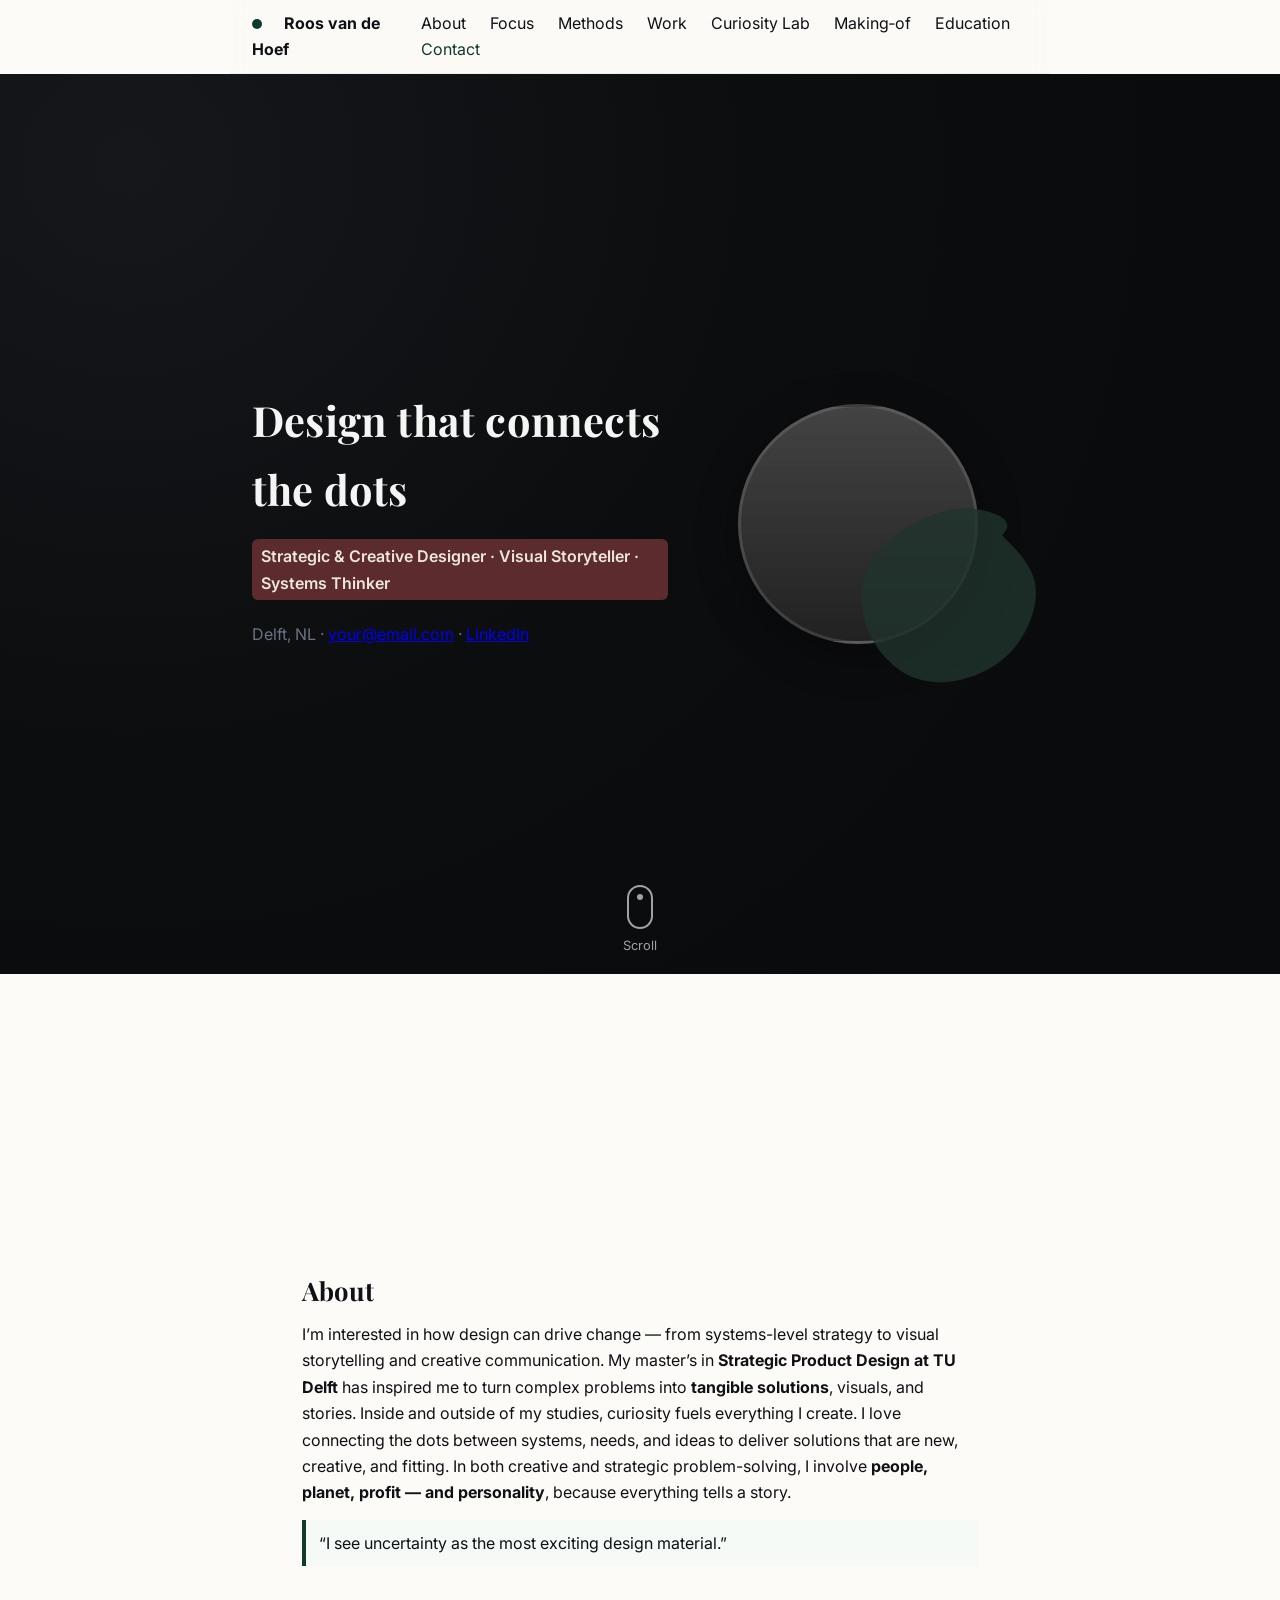
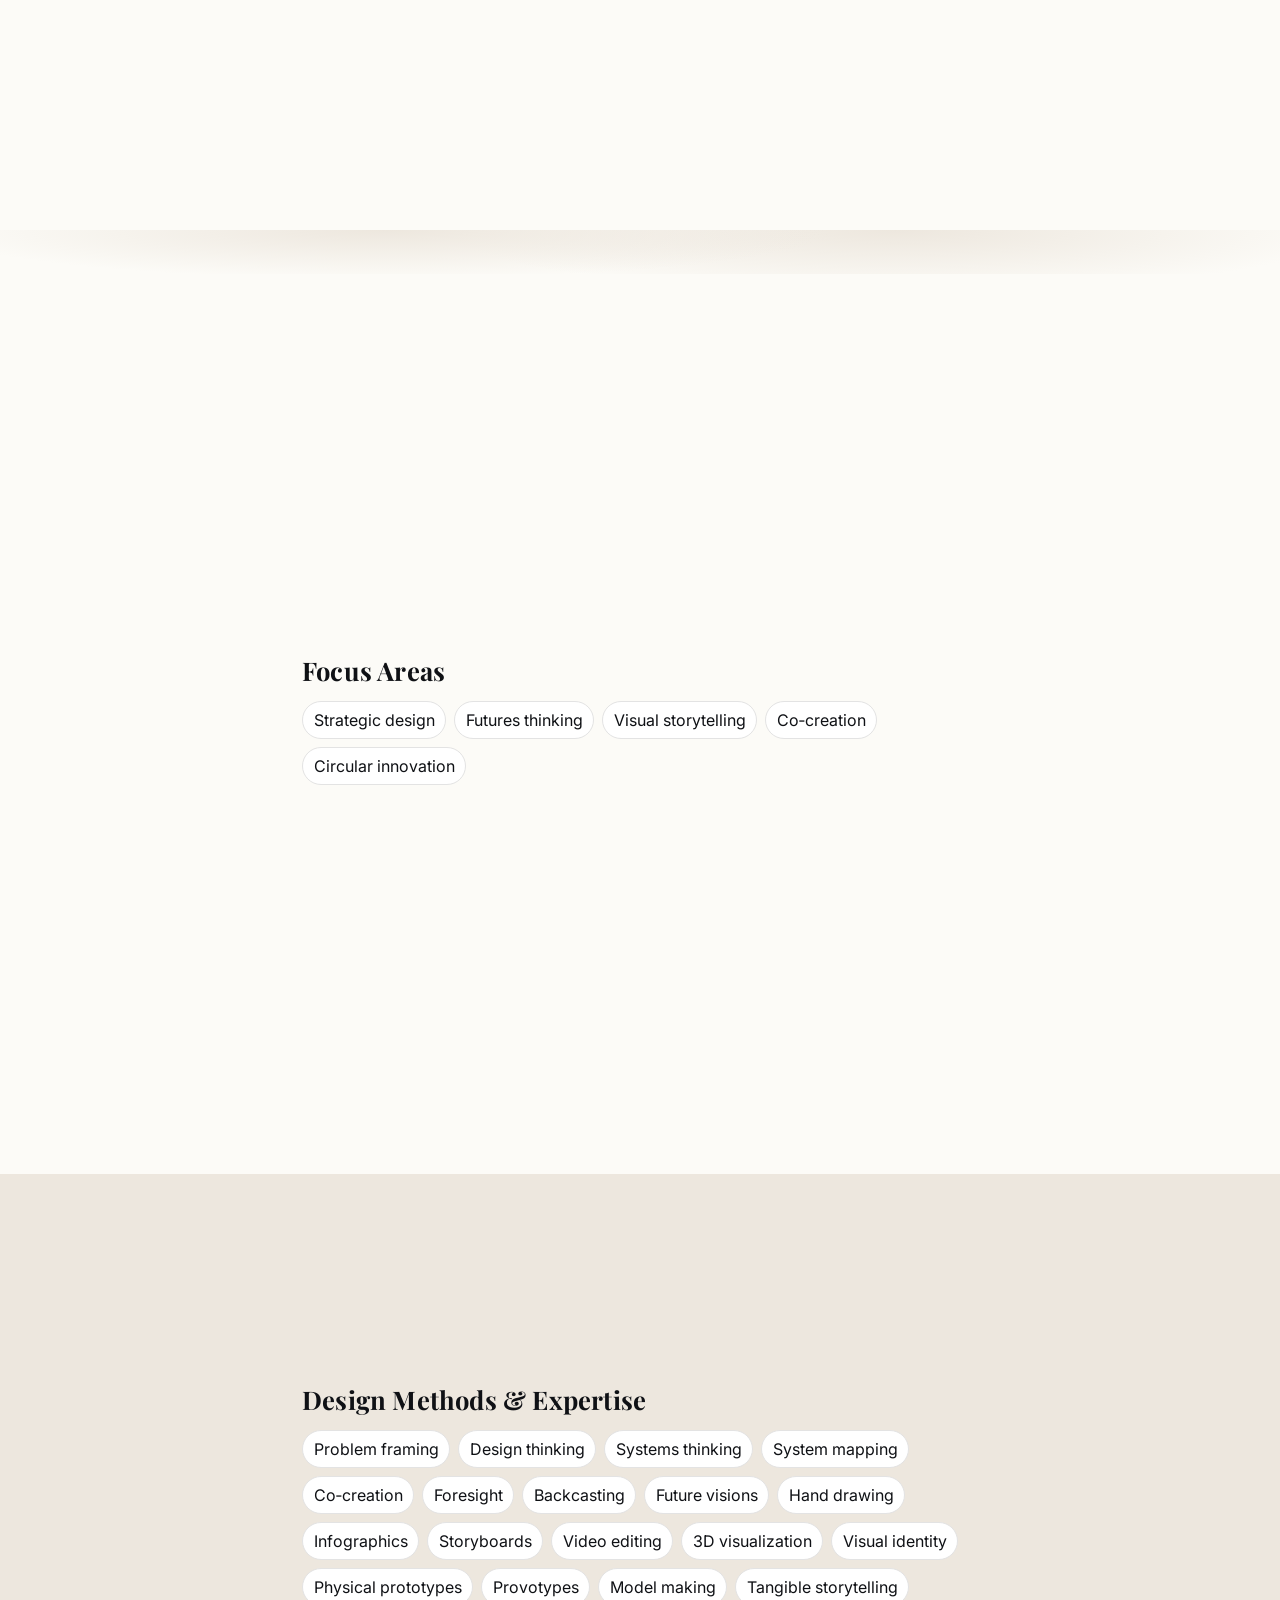
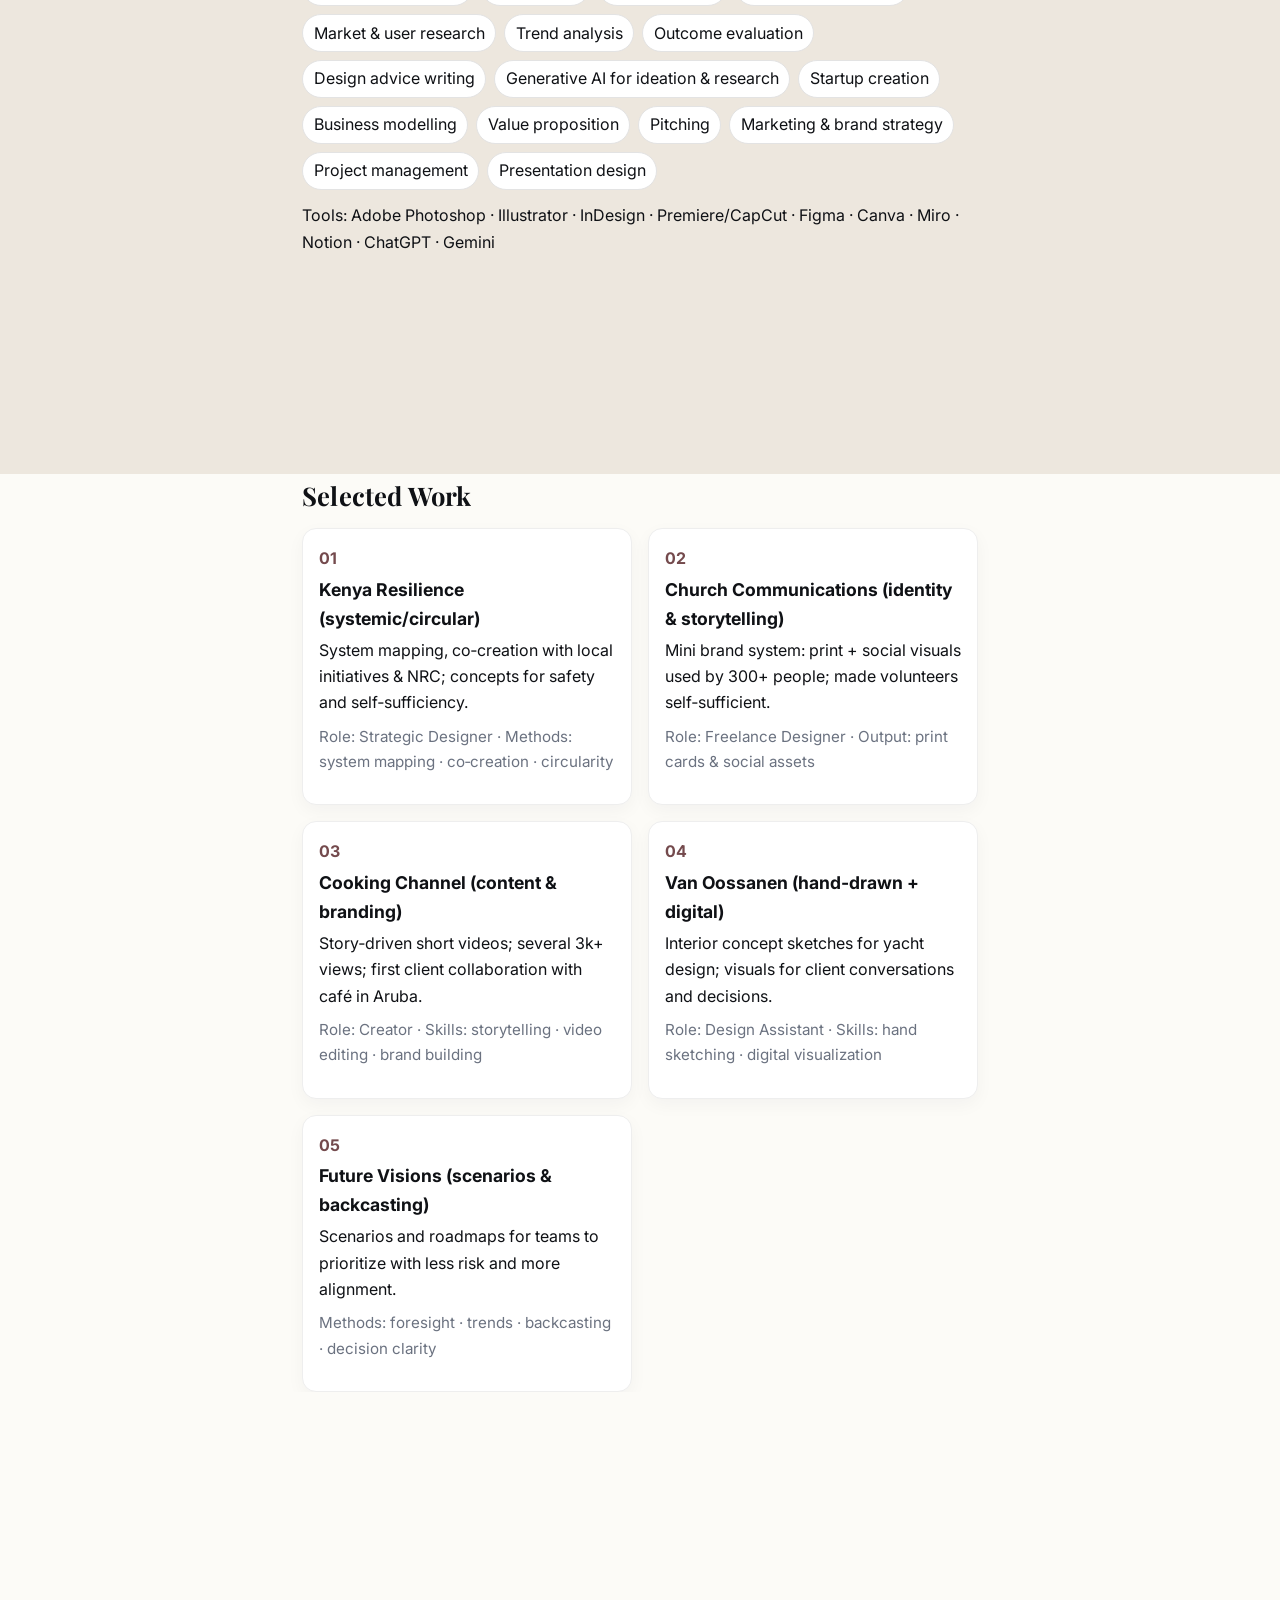
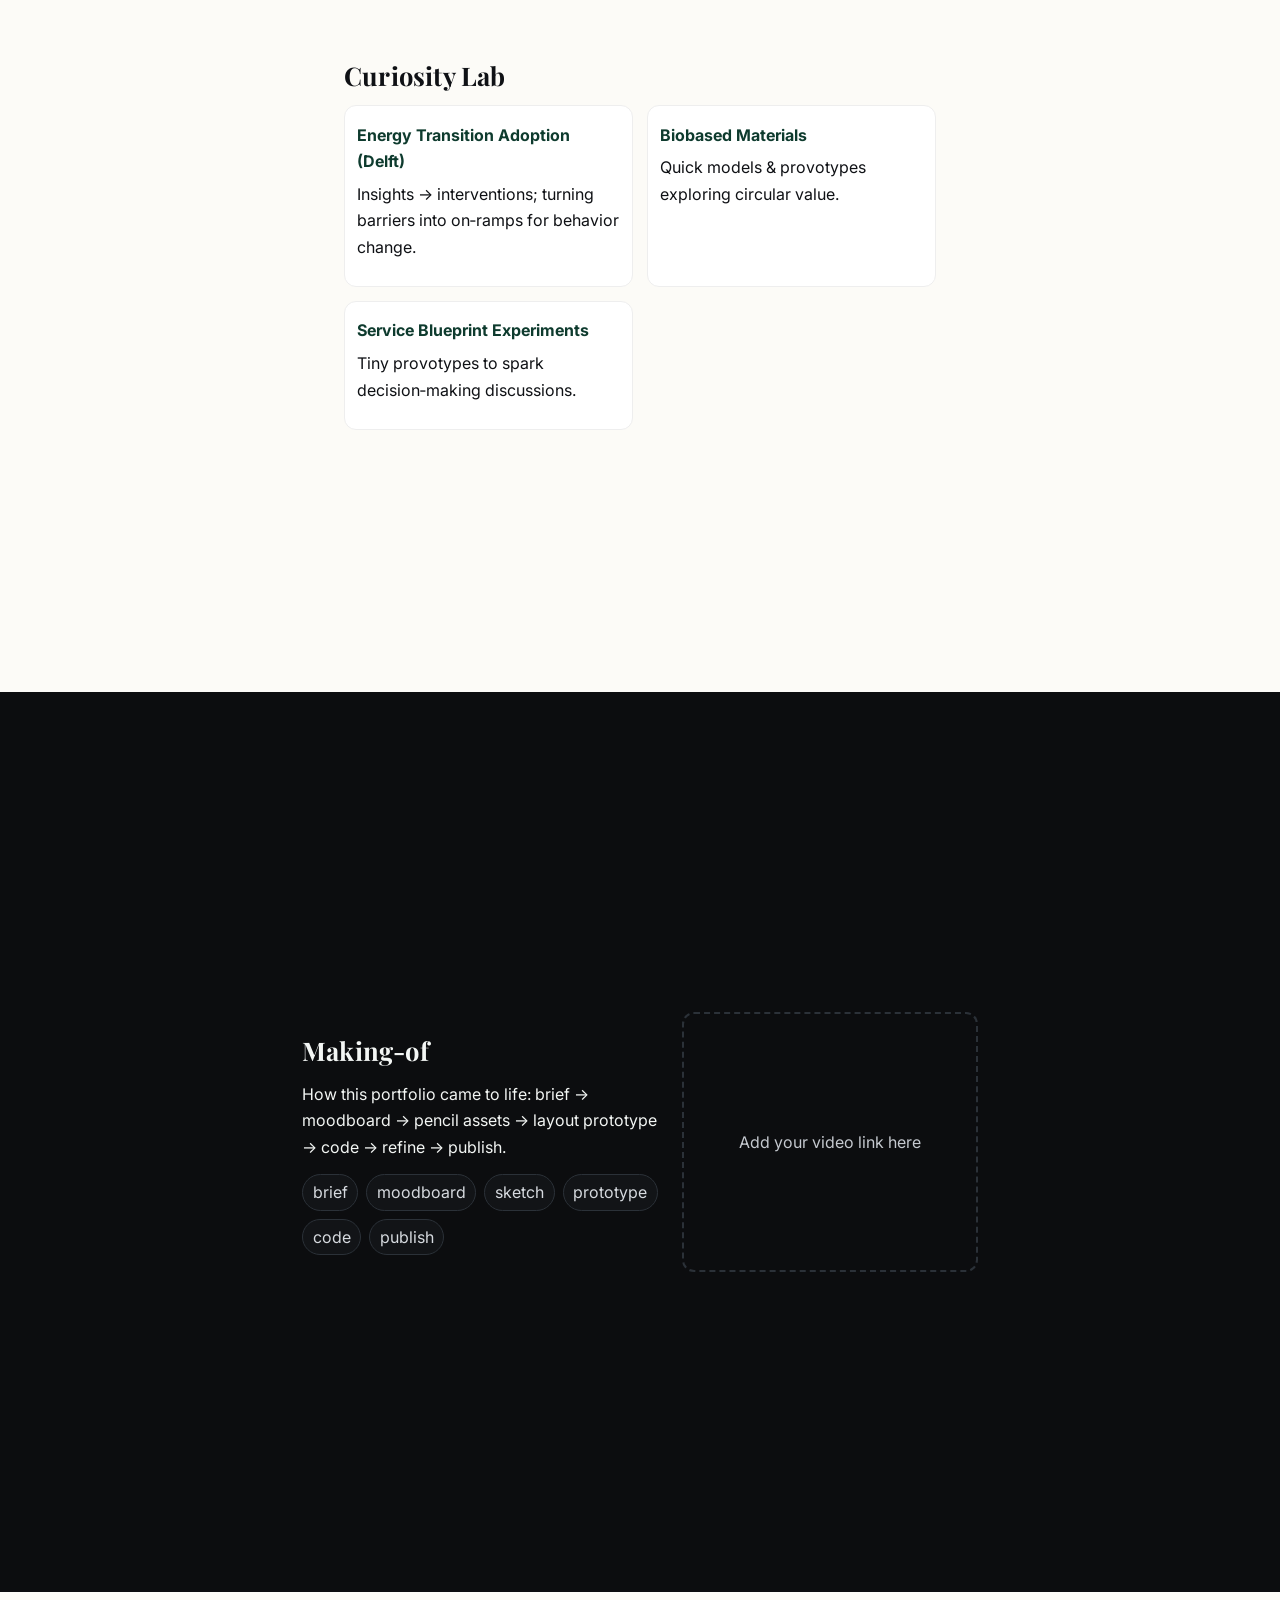
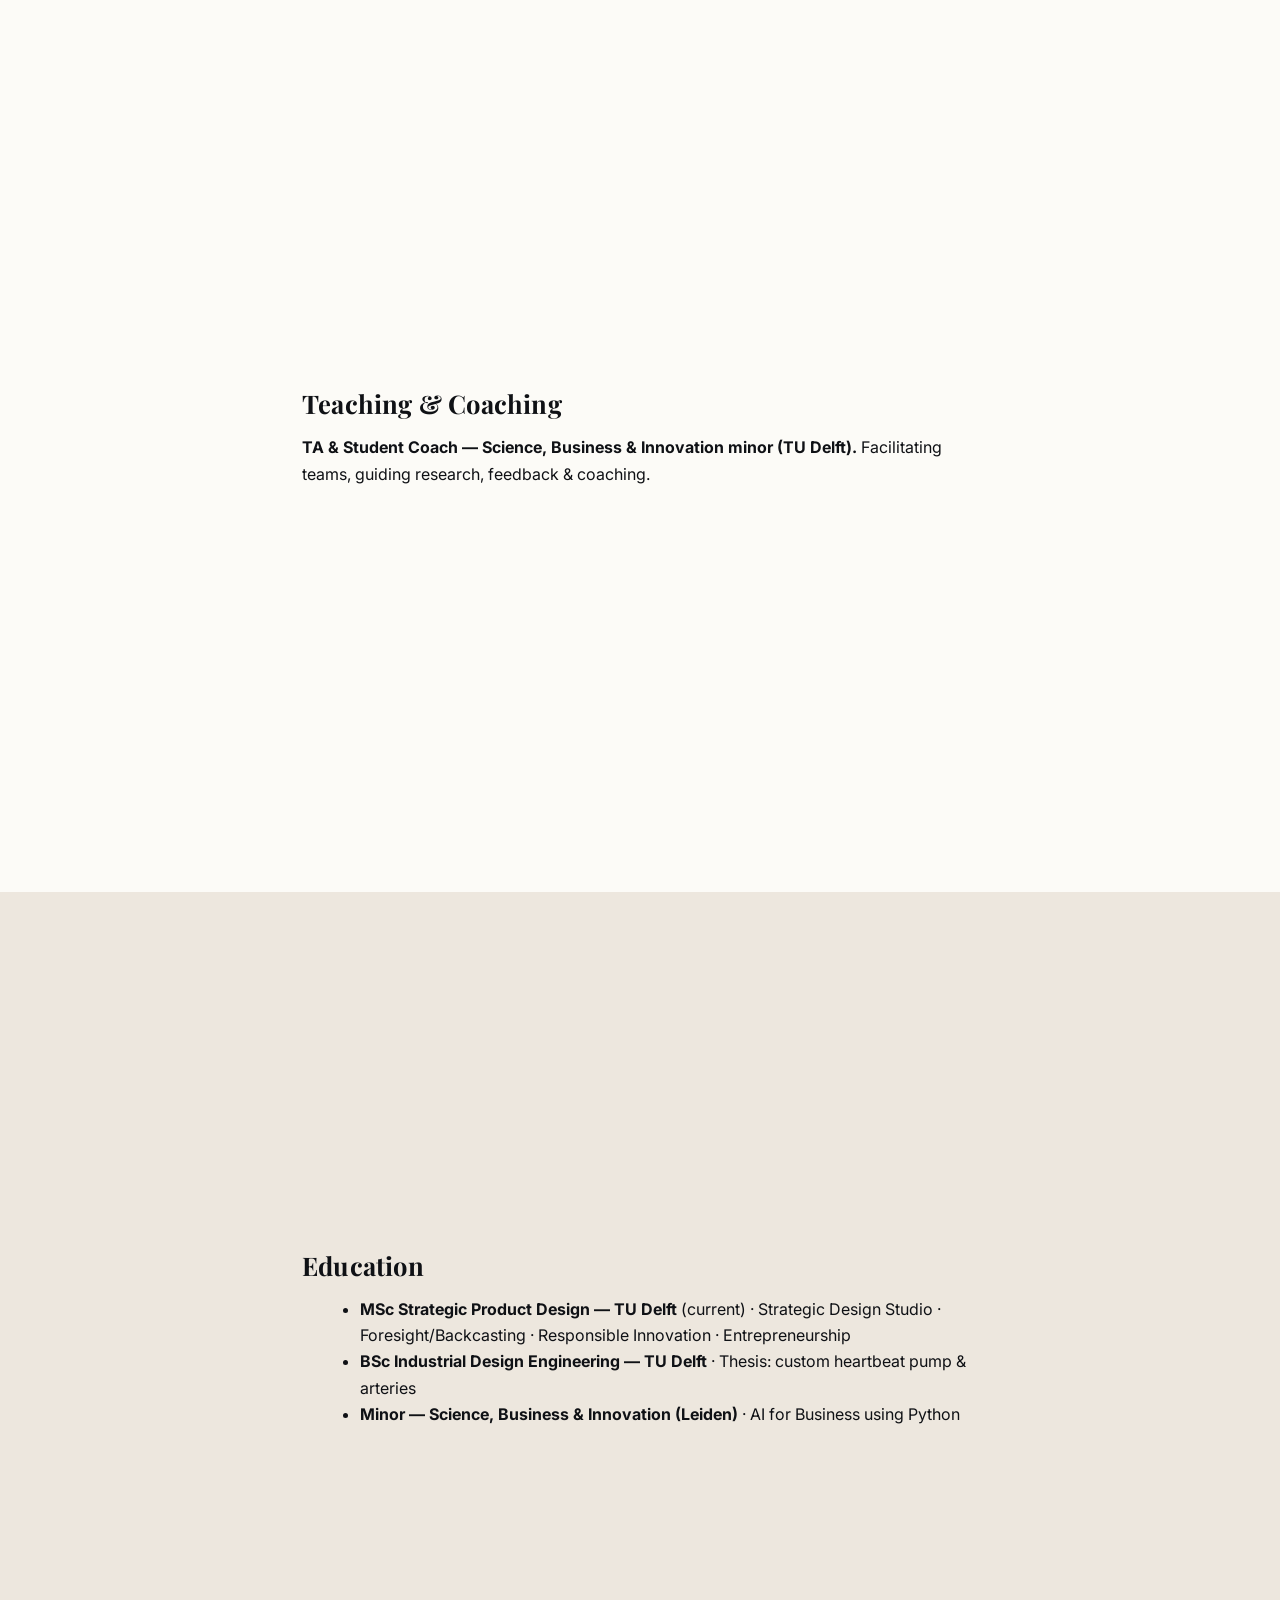
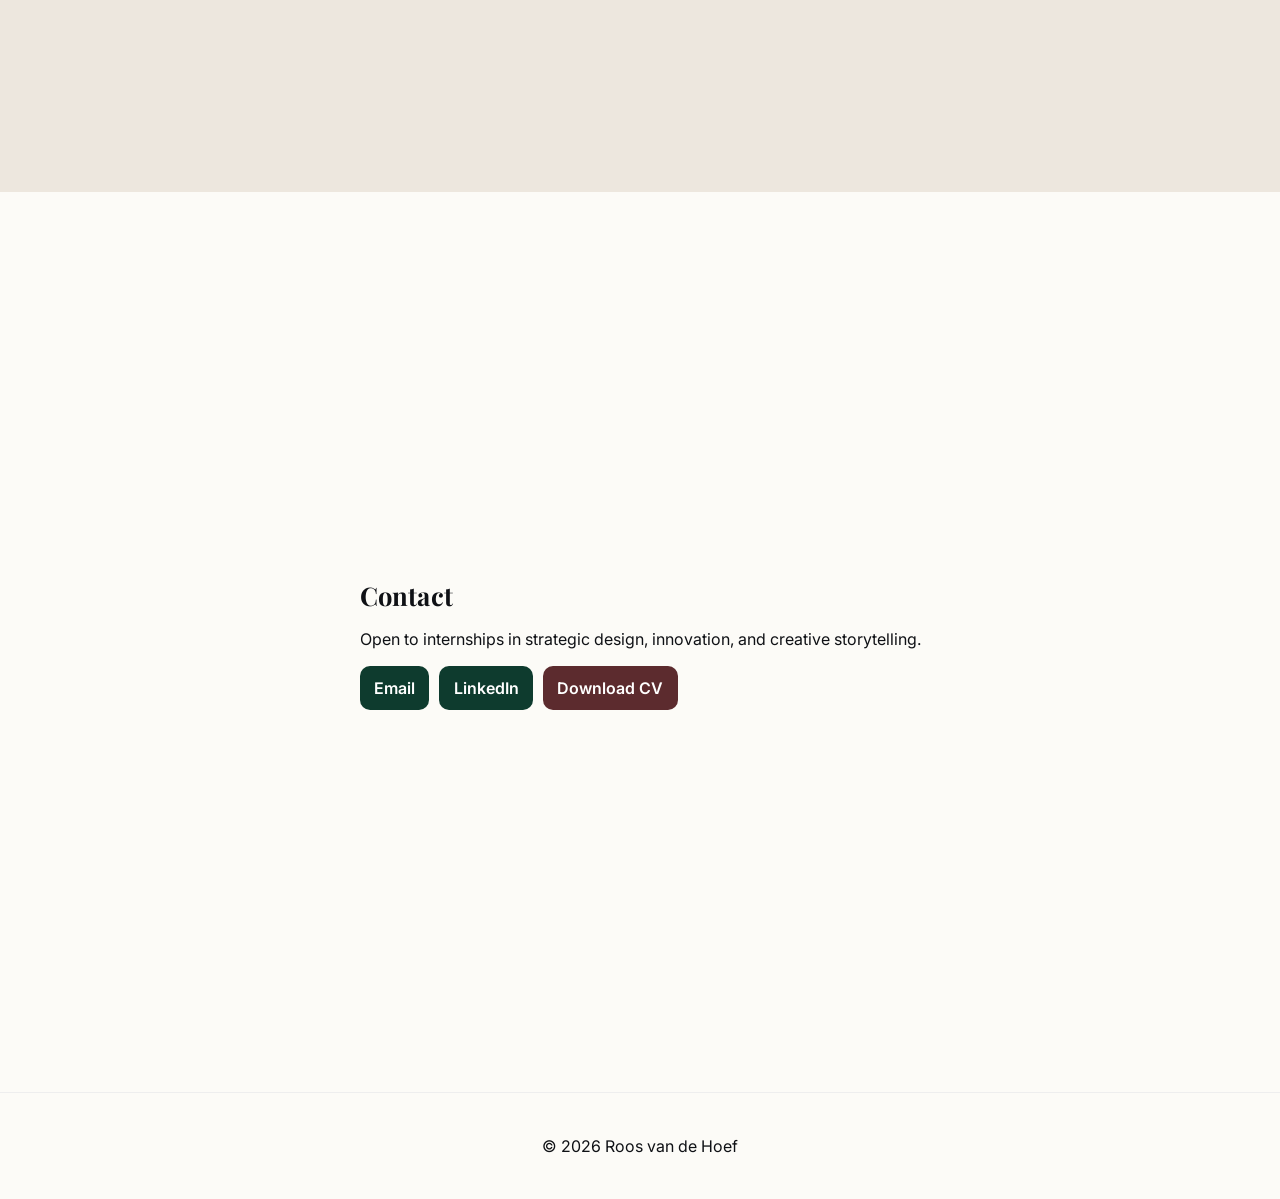
==== index.html @ 7659163e "Add files via upload" ====
<!doctype html>
<html lang="en">
<head>
  <meta charset="utf-8">
  <meta name="viewport" content="width=device-width, initial-scale=1">
  <title>Roos van de Hoef — Strategic & Creative Designer</title>
  <meta name="description" content="Portfolio of Roos van de Hoef — Strategic & Creative Designer, Visual Storyteller, Systems Thinker.">
  <link rel="preconnect" href="https://fonts.gstatic.com" crossorigin>
  <link href="https://fonts.googleapis.com/css2?family=Inter:wght@400;600;700&family=Playfair+Display:wght@600&display=swap" rel="stylesheet">
  <link rel="stylesheet" href="styles.css">
</head>
<body>
  <header class="site-nav wrap">
    <div class="brand">
      <span class="logo-dot" aria-hidden="true"></span>
      <a href="#hero">Roos van de Hoef</a>
    </div>
    <nav>
      <a href="#about">About</a>
      <a href="#focus">Focus</a>
      <a href="#methods">Methods</a>
      <a href="#work">Work</a>
      <a href="#lab">Curiosity Lab</a>
      <a href="#making">Making‑of</a>
      <a href="#education">Education</a>
      <a href="#contact" class="cta">Contact</a>
    </nav>
  </header>

  <main class="scroll-container">
    <section id="hero" class="section hero snap">
      <div class="wrap hero-grid">
        <div class="hero-copy">
          <h1 class="hero-title">Design that connects the dots</h1>
          <p class="tagline">Strategic & Creative Designer · Visual Storyteller · Systems Thinker</p>
          <p class="meta">Delft, NL · <a href="mailto:your@email.com">your@email.com</a> · 
            <a href="https://linkedin.com/in/roosvandehoef" target="_blank" rel="noopener">LinkedIn</a>
          </p>
        </div>
        <div class="hero-media">
          <div class="portrait" aria-label="Portrait placeholder"></div>
          <svg class="blob" viewBox="0 0 600 600" xmlns="http://www.w3.org/2000/svg" aria-hidden="true">
            <g transform="translate(300,300)">
              <path d="M120,-160C160,-120,200,-80,210,-30C220,20,200,80,170,125C140,170,100,200,50,220C0,240,-60,250,-115,230C-170,210,-220,160,-245,100C-270,40,-270,-30,-240,-85C-210,-140,-150,-180,-95,-205C-40,-230,10,-240,60,-230C110,-220,160,-200,120,-160Z" fill="currentColor"/>
            </g>
          </svg>
        </div>
      </div>
      <div class="scroll-hint">
        <svg width="26" height="44" viewBox="0 0 26 44" aria-hidden="true">
          <rect x="1" y="1" width="24" height="42" rx="12" ry="12" fill="none" stroke="currentColor" stroke-width="2"/>
          <circle class="dot" cx="13" cy="12" r="3" fill="currentColor"/>
        </svg>
        <span>Scroll</span>
      </div>
    </section>

    <section id="about" class="section light snap">
      <div class="wrap narrow">
        <h2>About</h2>
        <p>I’m interested in how design can drive change — from systems-level strategy to visual storytelling and creative communication.
        My master’s in <strong>Strategic Product Design at TU Delft</strong> has inspired me to turn complex problems into <strong>tangible solutions</strong>, visuals, and stories.
        Inside and outside of my studies, curiosity fuels everything I create. I love connecting the dots between systems, needs, and ideas to deliver solutions that are new, creative, and fitting.
        In both creative and strategic problem-solving, I involve <strong>people, planet, profit — and personality</strong>, because everything tells a story.</p>
        <blockquote>“I see uncertainty as the most exciting design material.”</blockquote>
      </div>
      <div class="divider-blob" aria-hidden="true"></div>
    </section>

    <section id="focus" class="section light snap">
      <div class="wrap narrow">
        <h2>Focus Areas</h2>
        <ul class="pill">
          <li>Strategic design</li>
          <li>Futures thinking</li>
          <li>Visual storytelling</li>
          <li>Co‑creation</li>
          <li>Circular innovation</li>
        </ul>
      </div>
    </section>

    <section id="methods" class="section alt snap">
      <div class="wrap narrow">
        <h2>Design Methods & Expertise</h2>
        <ul class="pill">
          <li>Problem framing</li><li>Design thinking</li><li>Systems thinking</li><li>System mapping</li>
          <li>Co‑creation</li><li>Foresight</li><li>Backcasting</li><li>Future visions</li>
          <li>Hand drawing</li><li>Infographics</li><li>Storyboards</li><li>Video editing</li>
          <li>3D visualization</li><li>Visual identity</li>
          <li>Physical prototypes</li><li>Provotypes</li><li>Model making</li><li>Tangible storytelling</li>
          <li>Market & user research</li><li>Trend analysis</li><li>Outcome evaluation</li>
          <li>Design advice writing</li><li>Generative AI for ideation & research</li>
          <li>Startup creation</li><li>Business modelling</li><li>Value proposition</li><li>Pitching</li>
          <li>Marketing & brand strategy</li><li>Project management</li><li>Presentation design</li>
        </ul>
        <p class="dim tools">Tools: Adobe Photoshop · Illustrator · InDesign · Premiere/CapCut · Figma · Canva · Miro · Notion · ChatGPT · Gemini</p>
      </div>
    </section>

    <section id="work" class="section light snap">
      <div class="wrap narrow">
        <h2>Selected Work</h2>
        <div class="cards">
          <article class="card">
            <span class="num">01</span>
            <h3>Kenya Resilience (systemic/circular)</h3>
            <p class="one">System mapping, co‑creation with local initiatives & NRC; concepts for safety and self‑sufficiency.</p>
            <p class="tags">Role: Strategic Designer · Methods: system mapping · co‑creation · circularity</p>
          </article>
          <article class="card">
            <span class="num">02</span>
            <h3>Church Communications (identity & storytelling)</h3>
            <p class="one">Mini brand system: print + social visuals used by 300+ people; made volunteers self‑sufficient.</p>
            <p class="tags">Role: Freelance Designer · Output: print cards & social assets</p>
          </article>
          <article class="card">
            <span class="num">03</span>
            <h3>Cooking Channel (content & branding)</h3>
            <p class="one">Story‑driven short videos; several 3k+ views; first client collaboration with café in Aruba.</p>
            <p class="tags">Role: Creator · Skills: storytelling · video editing · brand building</p>
          </article>
          <article class="card">
            <span class="num">04</span>
            <h3>Van Oossanen (hand‑drawn + digital)</h3>
            <p class="one">Interior concept sketches for yacht design; visuals for client conversations and decisions.</p>
            <p class="tags">Role: Design Assistant · Skills: hand sketching · digital visualization</p>
          </article>
          <article class="card">
            <span class="num">05</span>
            <h3>Future Visions (scenarios & backcasting)</h3>
            <p class="one">Scenarios and roadmaps for teams to prioritize with less risk and more alignment.</p>
            <p class="tags">Methods: foresight · trends · backcasting · decision clarity</p>
          </article>
        </div>
      </div>
    </section>

    <section id="lab" class="section light snap">
      <div class="wrap narrow">
        <h2>Curiosity Lab</h2>
        <div class="lab-grid">
          <article>
            <h4>Energy Transition Adoption (Delft)</h4>
            <p>Insights → interventions; turning barriers into on‑ramps for behavior change.</p>
          </article>
          <article>
            <h4>Biobased Materials</h4>
            <p>Quick models & provotypes exploring circular value.</p>
          </article>
          <article>
            <h4>Service Blueprint Experiments</h4>
            <p>Tiny provotypes to spark decision‑making discussions.</p>
          </article>
        </div>
      </div>
    </section>

    <section id="making" class="section dark snap">
      <div class="wrap narrow making-grid">
        <div>
          <h2>Making‑of</h2>
          <p>How this portfolio came to life: brief → moodboard → pencil assets → layout prototype → code → refine → publish.</p>
          <div class="process">
            <span>brief</span><span>moodboard</span><span>sketch</span><span>prototype</span><span>code</span><span>publish</span>
          </div>
        </div>
        <div class="video">
          <div class="video-placeholder">Add your video link here</div>
        </div>
      </div>
    </section>

    <section id="teaching" class="section light snap">
      <div class="wrap narrow">
        <h2>Teaching & Coaching</h2>
        <p><strong>TA & Student Coach — Science, Business & Innovation minor (TU Delft).</strong> Facilitating teams, guiding research, feedback & coaching.</p>
      </div>
    </section>

    <section id="education" class="section alt snap">
      <div class="wrap narrow">
        <h2>Education</h2>
        <ul class="edu">
          <li><strong>MSc Strategic Product Design — TU Delft</strong> (current) · Strategic Design Studio · Foresight/Backcasting · Responsible Innovation · Entrepreneurship</li>
          <li><strong>BSc Industrial Design Engineering — TU Delft</strong> · Thesis: custom heartbeat pump & arteries</li>
          <li><strong>Minor — Science, Business & Innovation (Leiden)</strong> · AI for Business using Python</li>
        </ul>
      </div>
    </section>

    <section id="contact" class="section light snap">
      <div class="wrap narrow contact">
        <h2>Contact</h2>
        <p>Open to internships in strategic design, innovation, and creative storytelling.</p>
        <div class="btns">
          <a class="btn" href="mailto:your@email.com">Email</a>
          <a class="btn" href="https://linkedin.com/in/roosvandehoef" target="_blank" rel="noopener">LinkedIn</a>
          <a class="btn alt" href="docs/Roos_van_de_Hoef_CV.pdf" target="_blank" rel="noopener">Download CV</a>
        </div>
      </div>
    </section>

    <footer class="section foot">
      <div class="wrap">© <span id="year"></span> Roos van de Hoef</div>
    </footer>
  </main>

  <script>
    document.getElementById('year').textContent = new Date().getFullYear();
  </script>
</body>
</html>
---- styles.css ----
:root{
  --ink:#0F1115;
  --paper:#FCFBF7;
  --muted:#6B7280;
  --accent:#0E3B2E;
  --accent2:#5C2B2E;
  --beige:#EDE7DE;
  --max: 820px;
}
*{box-sizing:border-box}
html,body{height:100%}
body{margin:0;background:var(--paper);color:var(--ink);font:16px/1.65 Inter,system-ui,-apple-system,Segoe UI,Roboto,Arial,sans-serif}
.wrap{max-width:var(--max);margin:0 auto;padding:0 22px}
.narrow{max-width:720px;margin:0 auto}

.site-nav{position:sticky;top:0;z-index:50;background:rgba(252,251,247,.8);backdrop-filter:saturate(150%) blur(8px);display:flex;align-items:center;justify-content:space-between;padding:10px 22px;border-bottom:1px solid #eee}
.site-nav a{color:var(--ink);text-decoration:none;margin:0 10px}
.site-nav a:hover{text-decoration:underline}
.site-nav .cta{color:var(--accent)}
.logo-dot{display:inline-block;width:10px;height:10px;background:var(--accent);border-radius:50%;margin-right:8px}
.brand a{font-weight:700}

.scroll-container{scroll-snap-type:y mandatory}
.section{min-height:100svh;display:flex;align-items:center;position:relative}
.snap{scroll-snap-align:start}
.light{background:var(--paper)}
.alt{background:var(--beige)}
.dark{background:#0C0D0F;color:#f3f6f4}
.foot{min-height:auto;padding:40px 0;border-top:1px solid #eee}

h1,h2{font-family:"Playfair Display",serif;letter-spacing:.2px}
h1{font-size:2.4rem;margin:0 0 .6rem}
h2{font-size:1.6rem;margin:0 0 .6rem}
h3{margin:.2rem 0 .2rem;font-size:1.1rem}
h4{margin:.2rem 0;color:var(--accent)}
p{margin:.4rem 0 .9rem}
blockquote{margin:.8rem 0;padding:.6rem .8rem;border-left:4px solid var(--accent);background:#F5FAF7}

.meta{color:var(--muted)}
.tagline{color:var(--beige);background:var(--accent2);display:inline-block;padding:.25rem .55rem;border-radius:6px;font-weight:600}

.pill{list-style:none;margin:.2rem 0 .8rem 0;padding:0;display:flex;flex-wrap:wrap;gap:8px}
.pill li{border:1px solid #e3e3e3;border-radius:999px;padding:.3rem .66rem;background:#fff}

.tools{margin-top:.4rem}

.cards{display:grid;grid-template-columns:repeat(auto-fit,minmax(260px,1fr));gap:16px;margin-top:12px}
.card{background:#fff;border:1px solid #eee;border-radius:14px;padding:16px;box-shadow:0 6px 18px rgba(16,24,40,.04)}
.card .num{font-weight:700;color:var(--accent2);opacity:.85}
.card .one{margin:.25rem 0 .5rem}
.card .tags{color:var(--muted);font-size:.95rem}

.lab-grid{display:grid;grid-template-columns:repeat(auto-fit,minmax(220px,1fr));gap:14px}
.lab-grid article{background:#fff;border:1px solid #eee;border-radius:12px;padding:12px}

.hero{background:radial-gradient(90% 120% at 10% 10%, #15171a 0%, #0c0d0f 55%, #0a0b0d 100%);color:#f3f6f4}
.hero-grid{display:grid;grid-template-columns:1.1fr .9fr;gap:20px;align-items:center}
.hero-title{font-size:2.6rem}
.hero-media{position:relative;display:grid;place-items:center}
.portrait{width:240px;height:240px;border-radius:50%;background:
  linear-gradient(180deg, rgba(255,255,255,.08), rgba(0,0,0,.35)),
  url('img/portrait_bw.jpg') center/cover no-repeat, #333;border:3px solid rgba(255,255,255,.12);box-shadow:0 12px 40px rgba(0,0,0,.35)}

.blob{position:absolute;inset:auto -40px -60px auto;width:220px;color:#20332c;opacity:.8;animation:float 8s ease-in-out infinite alternate}
@keyframes float{0%{transform:translate(0,0) scale(1)}100%{transform:translate(10px,14px) scale(1.06)}}

.scroll-hint{position:absolute;left:50%;bottom:18px;transform:translateX(-50%);display:flex;flex-direction:column;align-items:center;color:#aeb3bb;font-size:.8rem;gap:6px;opacity:.9}
.scroll-hint .dot{animation:updown 1.8s ease-in-out infinite}
@keyframes updown{0%{transform:translateY(0)}50%{transform:translateY(6px)}100%{transform:translateY(0)}}

.divider-blob{position:absolute;bottom:-46px;left:0;right:0;height:90px;background:
  radial-gradient(50% 70px at 30% 0, var(--beige) 0, transparent 70%),
  radial-gradient(50% 90px at 70% 0, var(--beige) 0, transparent 70%);pointer-events:none}

.making-grid{display:grid;grid-template-columns:1.1fr .9fr;gap:18px;align-items:center}
.process{display:flex;flex-wrap:wrap;gap:8px}
.process span{background:#121417;border:1px solid #2b3138;border-radius:999px;padding:.25rem .6rem;color:#d6dadf}
.video-placeholder{height:260px;border:2px dashed #2b3138;border-radius:12px;display:grid;place-items:center;color:#c5c9cf}

.edu{margin:.2rem 0 .8rem 1.1rem}

.contact .btns{display:flex;flex-wrap:wrap;gap:10px}
.btn{display:inline-block;background:var(--accent);color:#fff;text-decoration:none;padding:.55rem .9rem;border-radius:10px;font-weight:600}
.btn:hover{filter:brightness(1.04)}
.btn.alt{background:var(--accent2)}

@media (max-width: 880px){
  .hero-grid,.making-grid{grid-template-columns:1fr}
  .portrait{width:200px;height:200px}
}
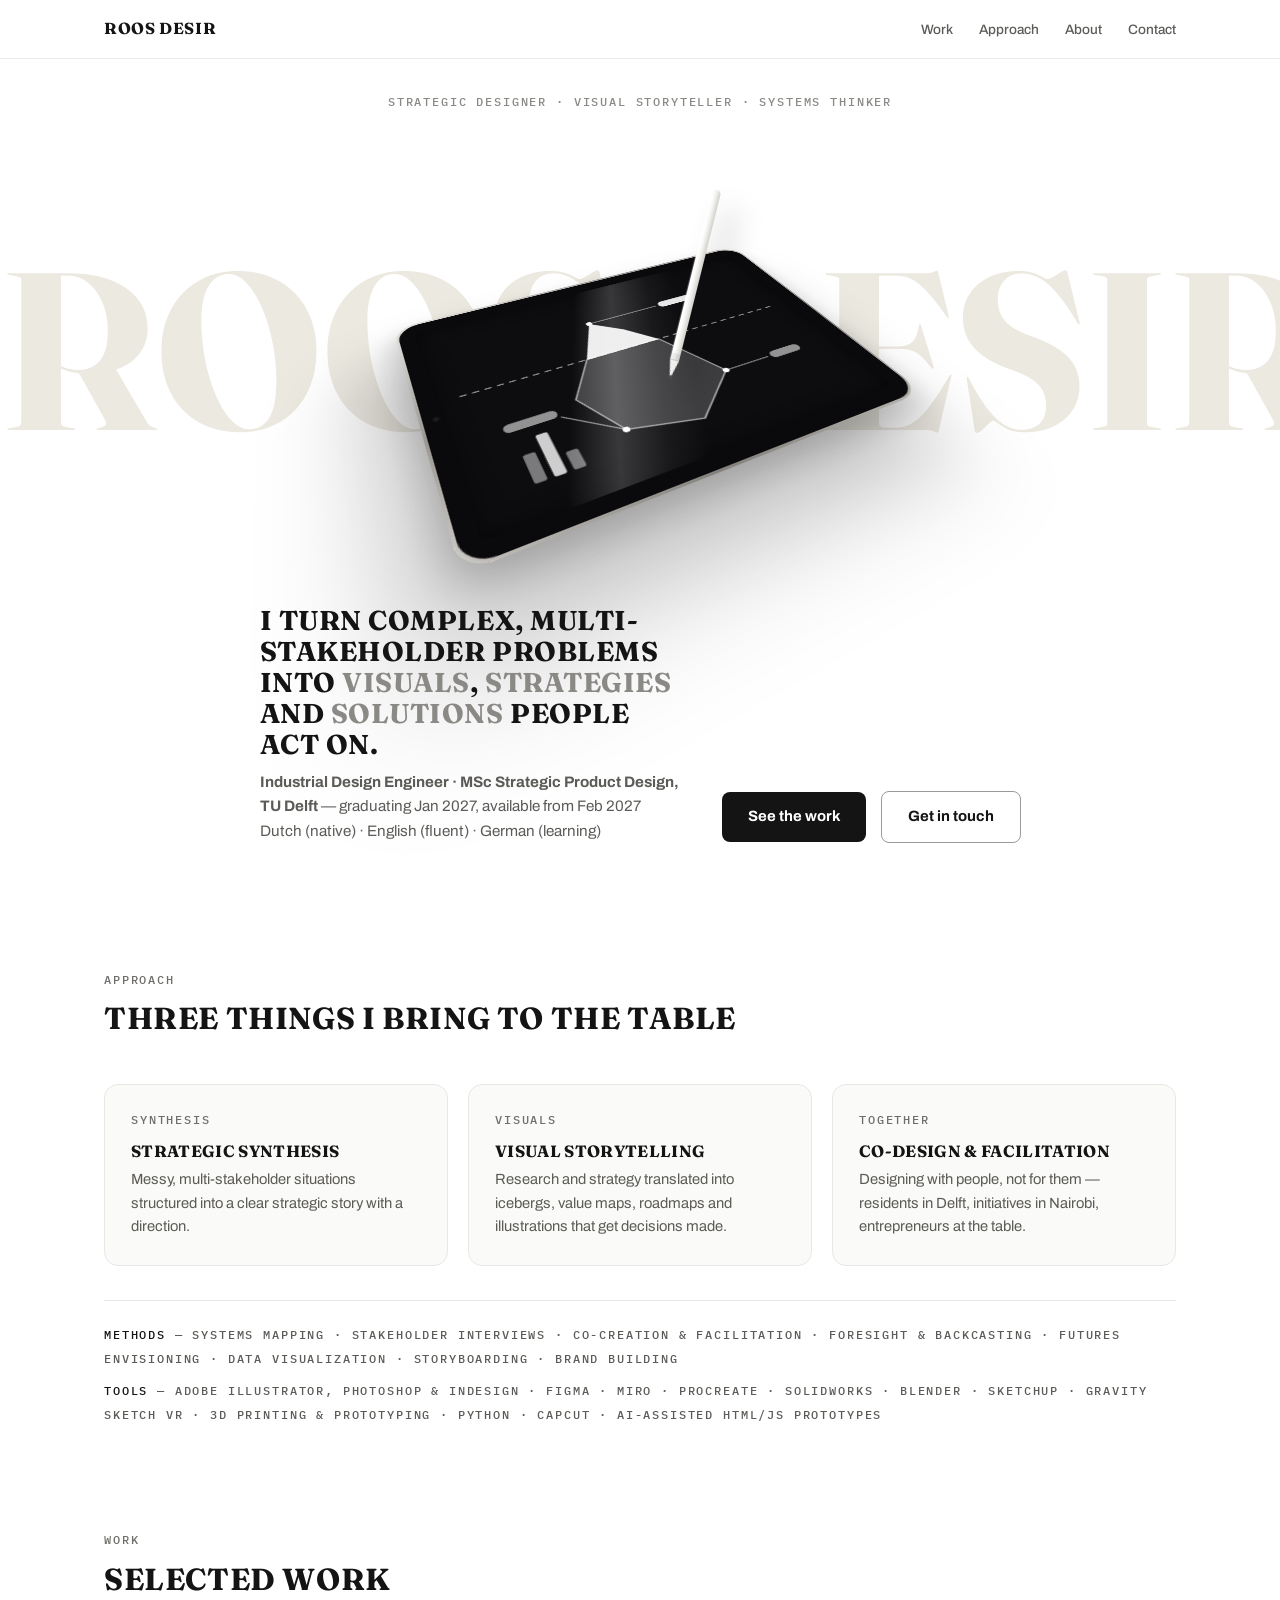
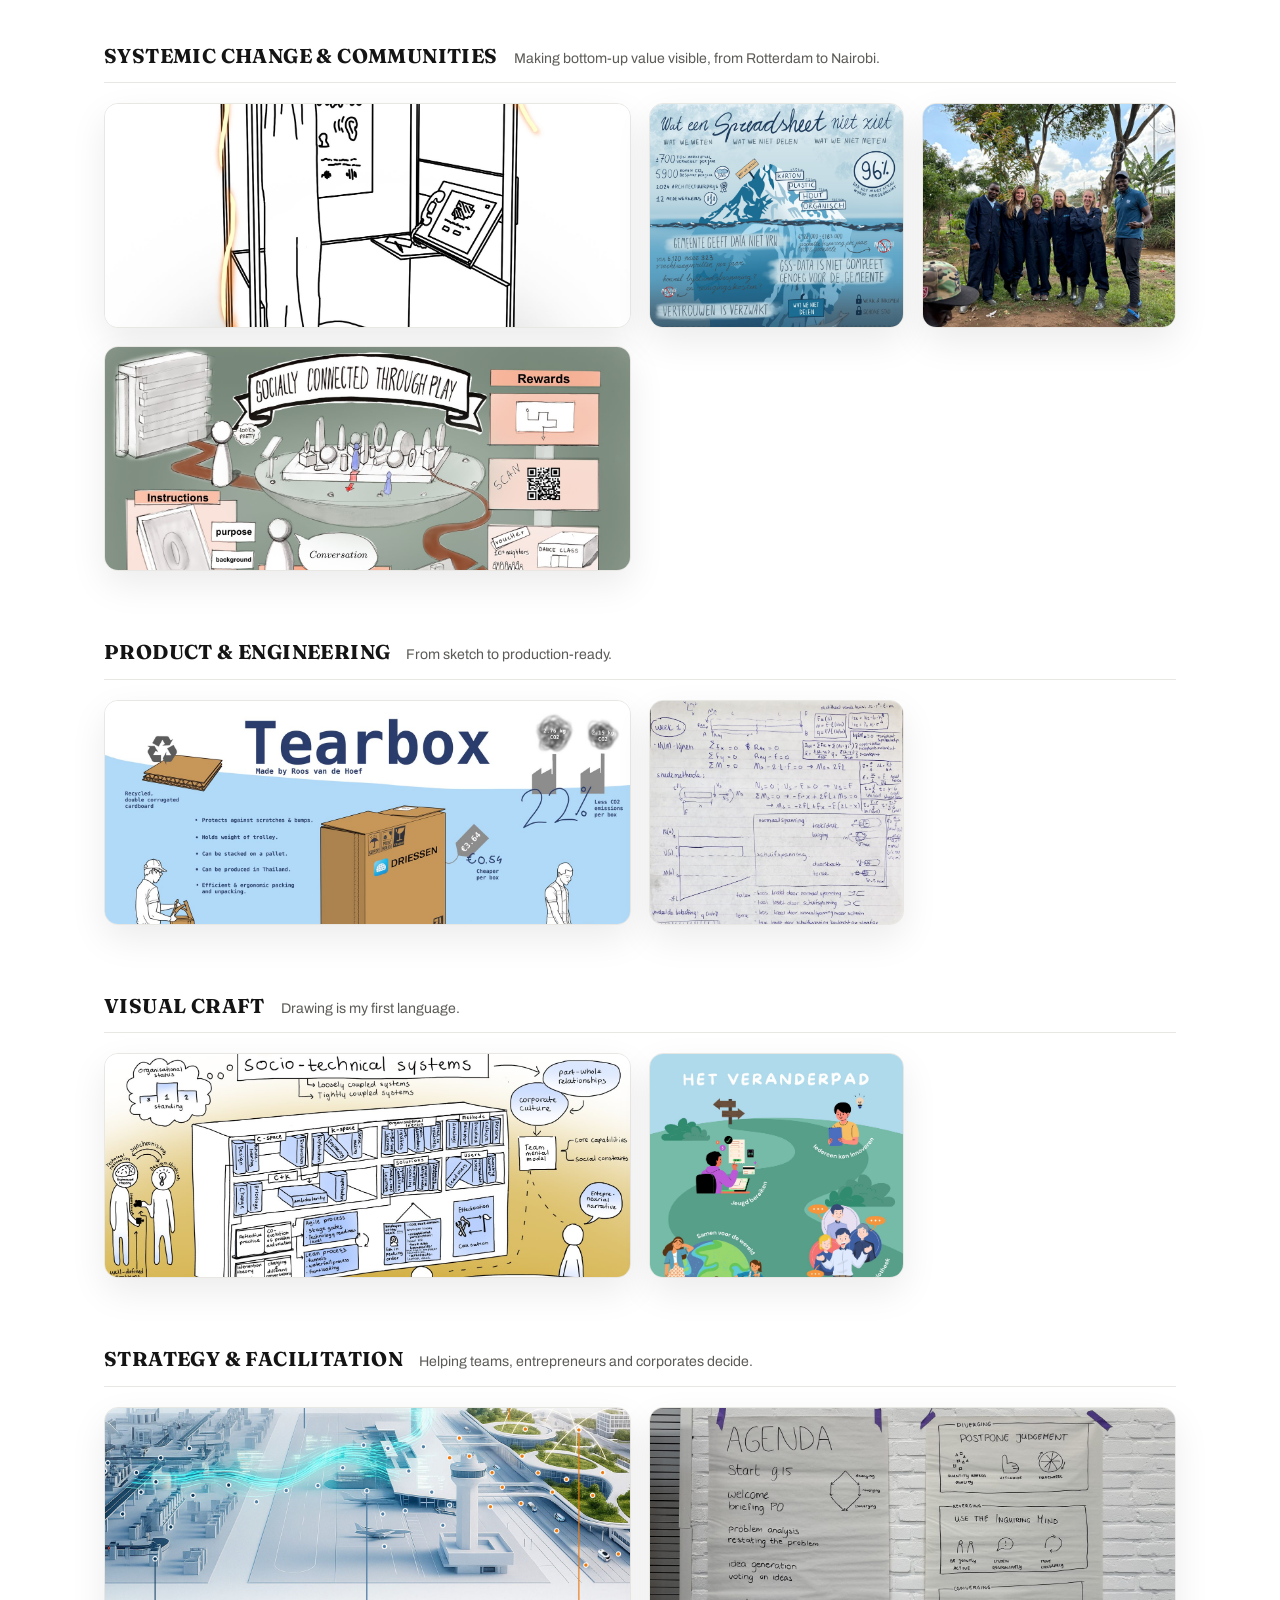
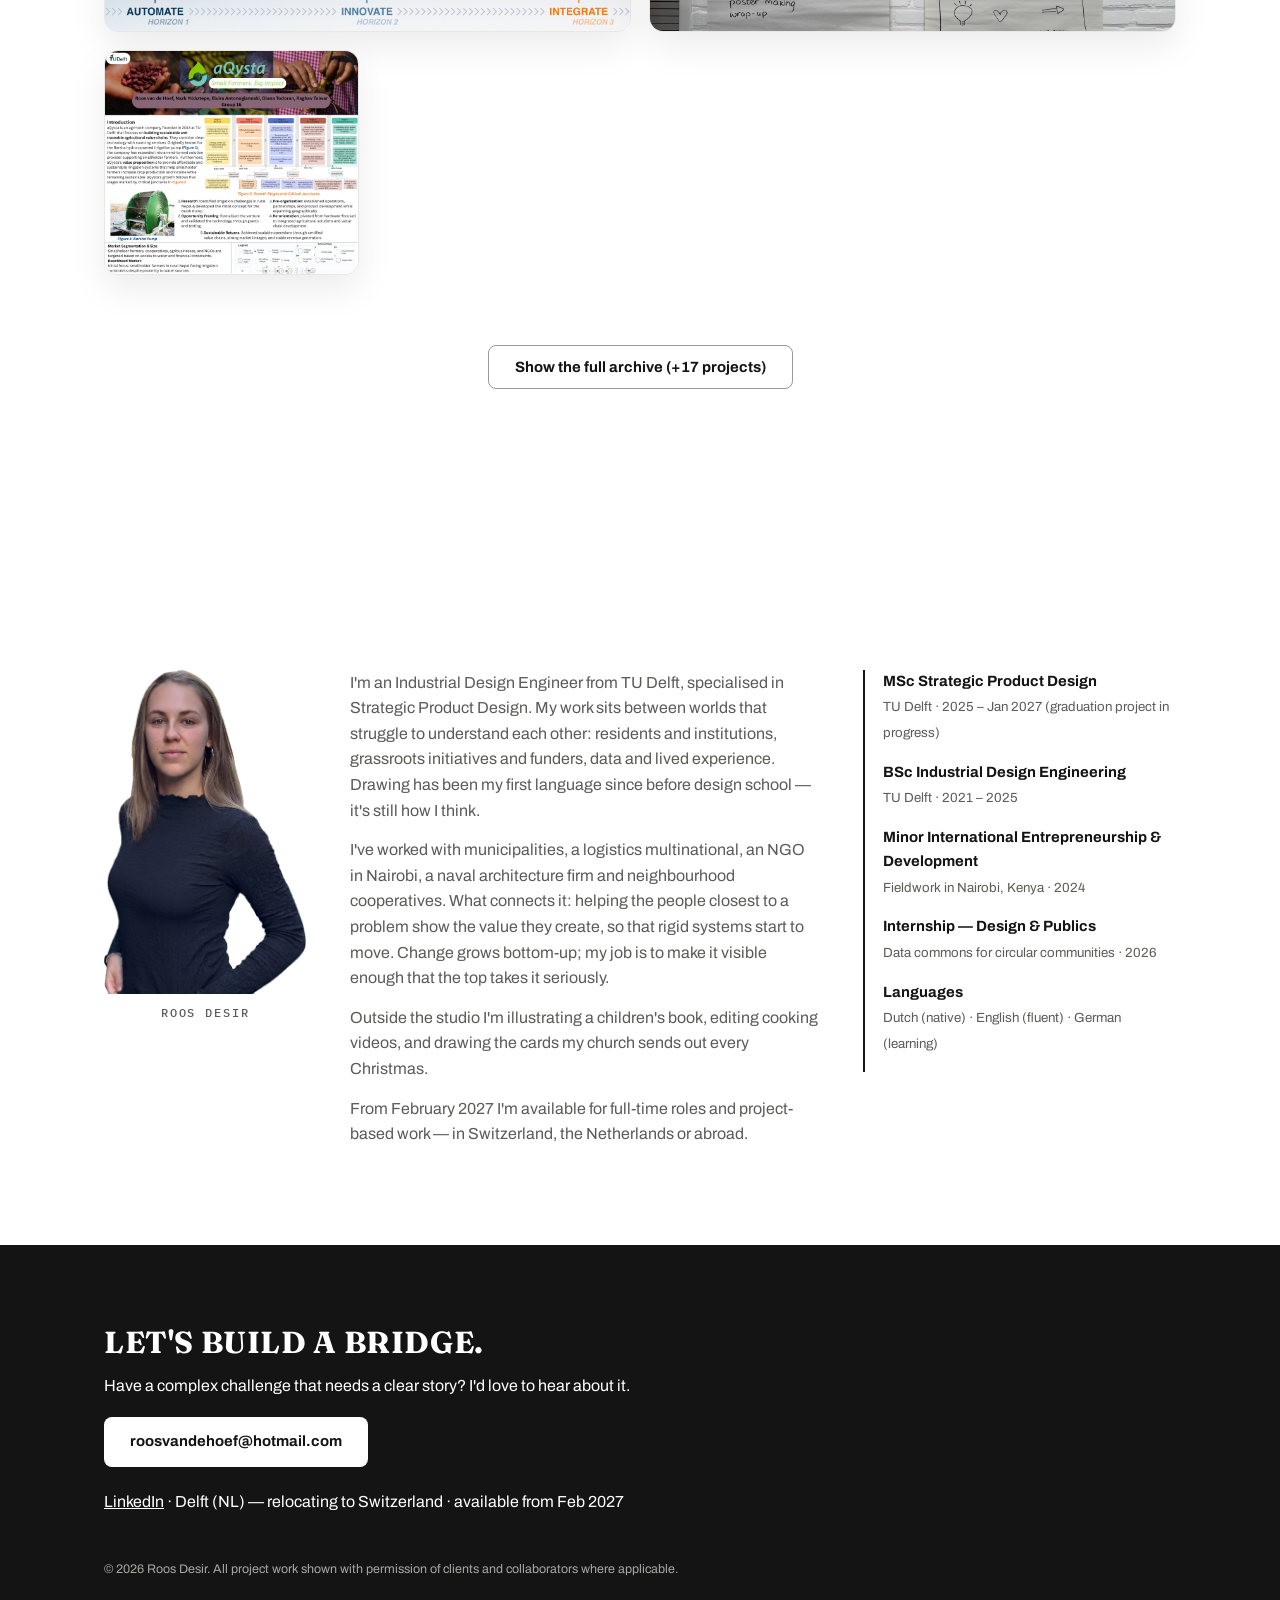
==== commit eac64eeb: "Portfolio site: initial commit" ====
--- a/index.html
+++ b/index.html
@@ -1,213 +1,703 @@
-<!doctype html>
+<!DOCTYPE html>
 <html lang="en">
 <head>
-  <meta charset="utf-8">
-  <meta name="viewport" content="width=device-width, initial-scale=1">
-  <title>Roos van de Hoef — Strategic & Creative Designer</title>
-  <meta name="description" content="Portfolio of Roos van de Hoef — Strategic & Creative Designer, Visual Storyteller, Systems Thinker.">
-  <link rel="preconnect" href="https://fonts.gstatic.com" crossorigin>
-  <link href="https://fonts.googleapis.com/css2?family=Inter:wght@400;600;700&family=Playfair+Display:wght@600&display=swap" rel="stylesheet">
-  <link rel="stylesheet" href="styles.css">
+<meta charset="UTF-8">
+<meta name="viewport" content="width=device-width, initial-scale=1.0">
+<title>Roos Desir — Strategic Designer</title>
+<meta name="description" content="Industrial Design Engineer, TU Delft (MSc Strategic Product Design). I turn complex, multi-stakeholder problems into visuals, strategies and solutions people act on. Available from Feb 2027.">
+<meta property="og:title" content="Roos Desir — Strategic Designer">
+<meta property="og:description" content="I build bridges between strategy and people.">
+<meta property="og:image" content="img/gss_iceberg.jpg">
+<link rel="preconnect" href="https://fonts.googleapis.com">
+<link rel="preconnect" href="https://fonts.gstatic.com" crossorigin>
+<link href="https://fonts.googleapis.com/css2?family=Fraunces:ital,opsz,wght@0,9..144,600;0,9..144,700;1,9..144,600&family=Archivo:wght@400;500;600;700&family=IBM+Plex+Mono:wght@500&display=swap" rel="stylesheet">
+<style>
+  :root{
+    --ink:#141414; --ink2:#1c1c1c; --glass:rgba(255,255,255,.88);
+    --paper:#ffffff; --card:#fafaf8; --line:#e8e7e3;
+    --text:#141414; --muted:#5c5b57; --muted-d:#a9a8a2;
+    --bronze-d:#6f6e6a; --bronze:#8a8985; --bronze-l:#dcdad4; --bronze-ink:#6f6e6a;
+  }
+  *{margin:0;padding:0;box-sizing:border-box}
+  html{scroll-behavior:smooth}
+  body{font-family:'Archivo',sans-serif;color:var(--text);background:var(--paper);line-height:1.6;font-size:16px}
+  h1,h2,h3{font-family:'Fraunces',serif;line-height:1.14;text-transform:uppercase;letter-spacing:.02em}
+  a{color:var(--bronze-ink)}
+  img{max-width:100%;display:block}
+  .wrap{max-width:1120px;margin:0 auto;padding:0 24px}
+  .mono{font-family:'IBM Plex Mono',monospace;font-size:.72rem;font-weight:500;letter-spacing:.16em;text-transform:uppercase}
+  .metal{color:var(--bronze)}
+
+  /* ---------- nav ---------- */
+  nav{position:sticky;top:0;background:rgba(255,255,255,.88);backdrop-filter:blur(10px);z-index:50;border-bottom:1px solid rgba(0,0,0,.08)}
+  nav .wrap{display:flex;justify-content:space-between;align-items:center;height:58px}
+  nav .logo{font-family:'Fraunces',serif;font-weight:700;font-size:1rem;color:#141414;text-decoration:none;text-transform:uppercase;letter-spacing:.04em}
+  nav .links a{text-decoration:none;color:var(--muted);font-size:.85rem;font-weight:500;margin-left:26px}
+  nav .links a:hover{color:#000}
+
+  /* ---------- hero ---------- */
+  header{background:var(--paper);color:var(--text);position:relative;overflow:hidden;min-height:92vh;display:flex;flex-direction:column}
+  .hero-top{position:relative;display:flex;justify-content:space-between;align-items:flex-start;padding:34px 0 0;z-index:3}
+  .hero-top .mono{opacity:0;animation:fade .8s .15s forwards}
+  .avail{display:inline-flex;align-items:center;gap:8px;border:1px solid rgba(255,255,255,.3);border-radius:99px;
+    padding:7px 15px;font-size:.78rem;font-weight:500;color:#fff;opacity:0;animation:fade .8s .3s forwards}
+  .avail::before{content:"";width:8px;height:8px;border-radius:50%;background:#4fc98a;box-shadow:0 0 10px #4fc98a}
+
+  .hero-stage{position:relative;flex:1;display:flex;align-items:center;justify-content:center;min-height:460px}
+  .name-marquee{position:absolute;left:0;right:0;top:50%;transform:translateY(-54%);overflow:hidden;z-index:1;pointer-events:none}
+  .name-track{display:inline-flex;white-space:nowrap;animation:nameScroll 45s linear infinite;will-change:transform}
+  .name-track span{font-family:'Fraunces',serif;font-weight:700;text-transform:uppercase;
+    font-size:clamp(6.5rem,18vw,14rem);line-height:1;color:#ece9e1;padding-right:6vw}
+  @keyframes nameScroll{from{transform:translateX(0)}to{transform:translateX(-50%)}}
+
+  /* ---------- portrait + object duo ---------- */
+  .hero-duo{display:flex;align-items:center;justify-content:center;position:relative;z-index:2}
+  .portrait{position:relative;z-index:3;opacity:0;margin-right:-64px;
+    animation:objectIn 1s .45s cubic-bezier(.2,.7,.2,1) forwards}
+  .portrait img{height:min(60vh,560px);width:auto}
+  .portrait figcaption{position:absolute;left:50%;bottom:-6px;transform:translateX(calc(-50% - 0.5cm));text-align:center;z-index:4;white-space:nowrap}
+  .portrait .pname{display:block;font-family:'Fraunces',serif;font-weight:700;text-transform:uppercase;
+    letter-spacing:.06em;font-size:1.25rem;color:#141414}
+  .portrait .prole{display:block;margin-top:4px;font-size:.62rem}
+  .object-stage{perspective:1300px;position:relative;z-index:2;opacity:0;transform-origin:center;
+    animation:objectIn 1.1s .7s cubic-bezier(.2,.7,.2,1) forwards}
+  @keyframes objectIn{from{opacity:0;transform:translateY(80px) scale(.93)}to{opacity:1;transform:translateY(0) scale(1)}}
+  .ipad{width:min(430px,53vw);aspect-ratio:4/3;border-radius:26px;position:relative;cursor:default;
+    transform:perspective(1100px) rotateX(52deg) rotateZ(-26deg);
+    background:linear-gradient(145deg,#e9e7e3,#9a9793 30%,#c9c6c1 50%,#83807c 75%,#b9b6b1);
+    padding:2.5px;
+    box-shadow:-34px 64px 90px rgba(0,0,0,.26), -6px 14px 30px rgba(0,0,0,.16)}
+  .bezel{position:absolute;inset:2.5px;border-radius:24px;background:#0a0a0c;overflow:hidden}
+  .bezel::before{content:"";position:absolute;left:9px;top:50%;transform:translateY(-50%);
+    width:5px;height:5px;border-radius:50%;background:#1e2126;box-shadow:inset 0 0 2px #000, 0 0 1px rgba(255,255,255,.25);z-index:4}
+  .screen{position:absolute;inset:16px;border-radius:10px;overflow:hidden;
+    background:#0d0d10;
+    box-shadow:inset 0 0 22px rgba(0,0,0,.55)}
+  .screenart{position:absolute;inset:0;width:100%;height:100%;z-index:1}
+  .screen::after{content:"";position:absolute;inset:-40%;pointer-events:none;z-index:3;
+    background:linear-gradient(112deg,transparent 42%,rgba(255,255,255,.18) 47%,rgba(255,255,255,.05) 52%,transparent 56%)}
+  /* standing pencil, resting over the screen infographic */
+  .pencil{position:absolute;left:57%;top:56%;width:200px;z-index:6;
+    transform-origin:2% 50%;
+    transform:translate(-2%,-50%) rotate(-76deg);
+    filter:drop-shadow(-16px 20px 14px rgba(0,0,0,.22))}
+  .pencil svg{display:block;width:100%;height:auto;overflow:visible}
+
+  .hero-foot{position:relative;display:flex;justify-content:space-between;align-items:flex-end;gap:30px;padding-bottom:44px;z-index:3}
+  .hero-foot .statement{max-width:48ch}
+  .hero-foot .statement h1{font-size:clamp(1.25rem,2.3vw,1.7rem);font-weight:700;margin-bottom:10px;color:#141414;opacity:0;animation:rise .8s .75s forwards}
+  .hero-foot .statement p{font-size:.95rem;color:var(--muted);opacity:0;animation:rise .8s .9s forwards}
+  .hero-ctas{opacity:0;animation:rise .8s 1.05s forwards;flex-shrink:0}
+  .cta{display:inline-block;background:#141414;
+    color:#fff;text-decoration:none;font-weight:700;font-size:.93rem;padding:13px 26px;border-radius:8px;transition:transform .25s,background .25s}
+  .cta:hover{transform:translateY(-2px);background:#000}
+  .cta.ghost{background:transparent;color:#141414;border:1.5px solid rgba(0,0,0,.4);margin-left:12px}
+  @keyframes rise{from{opacity:0;transform:translateY(26px)}to{opacity:1;transform:translateY(0)}}
+  @keyframes fade{from{opacity:0}to{opacity:1}}
+
+  /* ---------- bronze ribbon ---------- */
+  .ribbon{position:relative;z-index:5;margin-top:-58px;margin-bottom:-58px;pointer-events:none;
+    animation:ribbonFloat 9s ease-in-out infinite alternate}
+  .ribbon svg{display:block;width:100%;height:116px}
+  @keyframes ribbonFloat{from{transform:translateY(0)}to{transform:translateY(8px)}}
+
+  /* ---------- film strip ---------- */
+  .marquee{background:var(--ink2);padding:22px 0;overflow:hidden;border-top:1px solid rgba(200,156,86,.18)}
+  .marquee-track{display:flex;gap:16px;width:max-content;animation:scroll 46s linear infinite}
+  .marquee:hover .marquee-track{animation-play-state:paused}
+  .marquee-track figure{width:230px;aspect-ratio:16/11;border-radius:8px;overflow:hidden;flex-shrink:0;cursor:zoom-in;
+    border:1px solid rgba(200,156,86,.25)}
+  .marquee-track img{width:100%;height:100%;object-fit:cover;object-position:top;transition:transform .3s}
+  .marquee-track figure:hover img{transform:scale(1.06)}
+  @keyframes scroll{from{transform:translateX(0)}to{transform:translateX(-50%)}}
+
+  /* ---------- shared ---------- */
+  section{padding:84px 0}
+  .sect-head{margin-bottom:48px}
+  .sect-head .mono{color:var(--bronze-ink)}
+  .sect-head h2{font-size:1.9rem;font-weight:700;margin-top:12px}
+  .reveal{opacity:0;transform:translateY(34px);transition:opacity .7s,transform .7s}
+  .reveal.on{opacity:1;transform:none}
+
+  /* ---------- approach ---------- */
+  .three{display:grid;grid-template-columns:repeat(auto-fit,minmax(250px,1fr));gap:20px}
+  .pillar{background:var(--card);border:1px solid var(--line);border-radius:14px;padding:26px;transition:transform .3s}
+  .pillar:hover{transform:translateY(-4px)}
+  .pillar h3{font-size:1.02rem;margin:12px 0 8px;font-weight:700}
+  .pillar p{font-size:.92rem;color:var(--muted)}
+  .pillar .mono{color:var(--bronze-ink)}
+
+  /* ---------- project gallery: themed mosaics ---------- */
+  .theme{margin-bottom:70px}
+  .theme:last-child{margin-bottom:0}
+  /* archive: supporting projects hidden until toggled */
+  #work .extra{display:none}
+  #work.show-all .extra{display:block}
+  .archive-toggle-row{text-align:center;margin-top:40px}
+  #archive-toggle{cursor:pointer;font-family:inherit;margin-left:0}
+  .theme-head{display:flex;align-items:baseline;gap:16px;flex-wrap:wrap;margin-bottom:20px;
+    border-bottom:1px solid var(--line);padding-bottom:12px}
+  .theme-head h3{font-size:1.25rem;font-weight:700}
+  .theme-head p{color:var(--muted);font-size:.88rem}
+  .gal{display:grid;grid-template-columns:repeat(4,1fr);grid-auto-rows:225px;grid-auto-flow:dense;gap:18px}
+  .gal-card.big{grid-column:span 2;grid-row:span 2}
+  .gal-card.tall{grid-row:span 2}
+  .gal-card.wide{grid-column:span 2}
+  @media(max-width:980px){
+    .gal{grid-template-columns:repeat(2,1fr);grid-auto-rows:210px}
+    .gal-card.tall{grid-row:span 1}
+  }
+  @media(max-width:560px){
+    .gal{grid-template-columns:1fr;grid-auto-rows:240px}
+    .gal-card.big,.gal-card.wide{grid-column:auto;grid-row:auto}
+  }
+  .gal-card{position:relative;border-radius:14px;overflow:hidden;cursor:pointer;background:#fff;
+    border:1px solid var(--line);box-shadow:0 14px 36px rgba(0,0,0,.08);transition:transform .3s}
+  .gal-card:hover{transform:translateY(-6px)}
+  .gal-card img{width:100%;height:100%;object-fit:cover;object-position:top;transition:transform .5s}
+  .gal-card:hover img{transform:scale(1.05)}
+  .gal-card figcaption{position:absolute;inset:0;display:flex;flex-direction:column;justify-content:flex-end;
+    padding:22px;background:linear-gradient(transparent 35%,rgba(0,0,0,.84));
+    opacity:0;transition:opacity .3s}
+  .gal-card:hover figcaption{opacity:1}
+  .gal-card h3{color:#fff;font-size:1.05rem;font-weight:700;margin-bottom:6px}
+  .gal-card p{color:#e8e2d6;font-size:.85rem;margin-bottom:10px}
+  .gal-card .open-hint{color:var(--bronze-l);font-size:.68rem}
+  @media(hover:none){.gal-card figcaption{opacity:1;background:linear-gradient(transparent 55%,rgba(0,0,0,.86))}}
+
+  /* ---------- case modal ---------- */
+  #case-modal{position:fixed;inset:0;background:rgba(0,0,0,.58);backdrop-filter:blur(6px);z-index:90;display:none;
+    padding:5vh 16px;overflow:auto}
+  #case-modal.open{display:block}
+  #case-modal .panel{max-width:880px;margin:0 auto;background:var(--card);border-radius:18px;position:relative;
+    padding:44px 40px 40px;box-shadow:0 40px 100px rgba(0,0,0,.5)}
+  #case-modal .close{position:sticky;top:0;float:right;margin:-24px -20px 0 0;width:40px;height:40px;border-radius:50%;
+    border:1px solid var(--line);background:var(--paper);color:var(--text);font-size:1.3rem;line-height:1;cursor:pointer;z-index:2}
+  #case-modal .close:hover{background:var(--ink);color:#fff}
+  .case-body .meta{color:var(--bronze-ink);margin-bottom:12px}
+  .case-body h3{font-size:1.5rem;font-weight:700;margin-bottom:16px}
+  .case-body p{color:var(--muted);font-size:.98rem;margin-bottom:14px;max-width:66ch}
+  .case-body .stat{color:var(--text);font-weight:700;font-size:.95rem;border-left:3px solid var(--ink);padding-left:14px;margin-bottom:14px}
+  .case-body .role{color:var(--muted);font-size:.88rem;margin-bottom:14px}
+  .case-body .tags{display:flex;flex-wrap:wrap;gap:8px;margin:16px 0 22px}
+  .case-body .tags span{font-size:.75rem;color:var(--muted);border:1px solid var(--line);padding:4px 11px;border-radius:99px}
+  .case-body .btn-proto{display:inline-block;margin:0 0 22px;background:#141414;
+    color:#fff;text-decoration:none;font-weight:700;font-size:.87rem;padding:11px 21px;border-radius:8px}
+  .modal-imgs{display:grid;grid-template-columns:repeat(auto-fit,minmax(240px,1fr));gap:14px}
+  .modal-imgs img{border-radius:10px;border:1px solid var(--line);cursor:zoom-in;width:100%;transition:transform .25s}
+  .modal-imgs img:hover{transform:translateY(-3px)}
+  .case-data{display:none}
+
+  /* ---------- index ---------- */
+  #index{background:var(--paper)}
+  .idx-row{display:grid;grid-template-columns:1fr auto auto;gap:18px;align-items:baseline;
+    padding:22px 18px;border-top:1px solid var(--line);cursor:zoom-in;transition:background .25s,color .25s}
+  .idx-row:last-child{border-bottom:1px solid var(--line)}
+  .idx-row h3{font-size:clamp(1rem,2.2vw,1.35rem);font-weight:700;transition:transform .25s}
+  .idx-row .disc{font-size:.85rem;color:var(--muted)}
+  .idx-row .year{font-family:'IBM Plex Mono',monospace;font-size:.78rem;color:var(--bronze-ink)}
+  .idx-row:hover{background:var(--ink);color:#fff}
+  .idx-row:hover .disc{color:var(--muted-d)}
+  .idx-row:hover .year{color:var(--bronze-l)}
+  .idx-row:hover h3{transform:translateX(10px)}
+  #idx-preview{position:fixed;width:300px;aspect-ratio:4/3;border-radius:12px;overflow:hidden;pointer-events:none;
+    z-index:60;opacity:0;transform:scale(.92) rotate(2deg);transition:opacity .2s,transform .25s;
+    box-shadow:0 26px 60px rgba(0,0,0,.4)}
+  #idx-preview.show{opacity:1;transform:scale(1) rotate(2deg)}
+  #idx-preview img{width:100%;height:100%;object-fit:cover;object-position:top}
+  @media(hover:none){#idx-preview{display:none}}
+
+  /* ---------- about ---------- */
+  .about-grid{display:grid;grid-template-columns:auto 3fr 2fr;gap:44px;align-items:start}
+  .about-grid p{color:var(--muted);margin-bottom:14px}
+  .about-portrait img{height:min(340px,36vh);width:auto}
+  .about-portrait figcaption{text-align:center;margin-top:10px;font-family:'IBM Plex Mono',monospace;font-size:.72rem;font-weight:500;letter-spacing:.16em;text-transform:uppercase;color:var(--muted)}
+  .edu{border-left:2px solid var(--ink);padding-left:18px}
+  .edu div{margin-bottom:16px}
+  .edu b{display:block;font-size:.93rem}
+  .edu span{font-size:.83rem;color:var(--muted)}
+  @media(max-width:820px){.about-grid{grid-template-columns:1fr}.about-portrait{justify-self:center}}
+
+  /* ---------- footer ---------- */
+  footer{background:var(--ink);color:#fff;padding:80px 0}
+  footer h2{color:#fff;font-size:1.9rem;font-weight:700;margin-bottom:14px}
+  footer a{color:#fff}
+  footer .fine{margin-top:46px;font-size:.78rem;color:var(--muted-d)}
+  footer .cta{background:#fff;color:#141414}
+  footer .cta:hover{background:#ece9e1}
+
+  /* ---------- lightbox ---------- */
+  #lightbox{position:fixed;inset:0;background:rgba(0,0,0,.93);display:none;z-index:100;cursor:zoom-out;padding:4vh 4vw;overflow:auto}
+  #lightbox.open{display:flex;align-items:flex-start;justify-content:center}
+  #lightbox img{max-width:min(1100px,92vw);height:auto;border-radius:8px;margin:auto}
+
+  @media(max-width:860px){
+    header{min-height:auto}
+    .hero-stage{min-height:360px;margin:26px 0}
+    .hero-duo{flex-direction:column;gap:30px}
+    .object-stage{transform:scale(.9)}
+    .hero-foot{flex-direction:column;align-items:flex-start;gap:22px}
+    #case-modal .panel{padding:32px 20px}
+    .idx-row{grid-template-columns:1fr auto}
+    .idx-row .disc{display:none}
+    nav .links a{margin-left:14px;font-size:.8rem}
+  }
+  @media(prefers-reduced-motion:reduce){
+    *,*::before,*::after{animation-duration:.01ms !important;animation-iteration-count:1 !important;transition-duration:.01ms !important}
+    .hero-top .mono,.avail,.portrait,.object-stage,.hero-foot .statement h1,.hero-foot .statement p,.hero-ctas{opacity:1}
+    .reveal{opacity:1;transform:none}
+  }
+</style>
 </head>
 <body>
-  <header class="site-nav wrap">
-    <div class="brand">
-      <span class="logo-dot" aria-hidden="true"></span>
-      <a href="#hero">Roos van de Hoef</a>
-    </div>
-    <nav>
-      <a href="#about">About</a>
-      <a href="#focus">Focus</a>
-      <a href="#methods">Methods</a>
-      <a href="#work">Work</a>
-      <a href="#lab">Curiosity Lab</a>
-      <a href="#making">Making‑of</a>
-      <a href="#education">Education</a>
-      <a href="#contact" class="cta">Contact</a>
-    </nav>
-  </header>
-
-  <main class="scroll-container">
-    <section id="hero" class="section hero snap">
-      <div class="wrap hero-grid">
-        <div class="hero-copy">
-          <h1 class="hero-title">Design that connects the dots</h1>
-          <p class="tagline">Strategic & Creative Designer · Visual Storyteller · Systems Thinker</p>
-          <p class="meta">Delft, NL · <a href="mailto:your@email.com">your@email.com</a> · 
-            <a href="https://linkedin.com/in/roosvandehoef" target="_blank" rel="noopener">LinkedIn</a>
-          </p>
-        </div>
-        <div class="hero-media">
-          <div class="portrait" aria-label="Portrait placeholder"></div>
-          <svg class="blob" viewBox="0 0 600 600" xmlns="http://www.w3.org/2000/svg" aria-hidden="true">
-            <g transform="translate(300,300)">
-              <path d="M120,-160C160,-120,200,-80,210,-30C220,20,200,80,170,125C140,170,100,200,50,220C0,240,-60,250,-115,230C-170,210,-220,160,-245,100C-270,40,-270,-30,-240,-85C-210,-140,-150,-180,-95,-205C-40,-230,10,-240,60,-230C110,-220,160,-200,120,-160Z" fill="currentColor"/>
-            </g>
-          </svg>
-        </div>
-      </div>
-      <div class="scroll-hint">
-        <svg width="26" height="44" viewBox="0 0 26 44" aria-hidden="true">
-          <rect x="1" y="1" width="24" height="42" rx="12" ry="12" fill="none" stroke="currentColor" stroke-width="2"/>
-          <circle class="dot" cx="13" cy="12" r="3" fill="currentColor"/>
-        </svg>
-        <span>Scroll</span>
-      </div>
-    </section>
-
-    <section id="about" class="section light snap">
-      <div class="wrap narrow">
-        <h2>About</h2>
-        <p>I’m interested in how design can drive change — from systems-level strategy to visual storytelling and creative communication.
-        My master’s in <strong>Strategic Product Design at TU Delft</strong> has inspired me to turn complex problems into <strong>tangible solutions</strong>, visuals, and stories.
-        Inside and outside of my studies, curiosity fuels everything I create. I love connecting the dots between systems, needs, and ideas to deliver solutions that are new, creative, and fitting.
-        In both creative and strategic problem-solving, I involve <strong>people, planet, profit — and personality</strong>, because everything tells a story.</p>
-        <blockquote>“I see uncertainty as the most exciting design material.”</blockquote>
-      </div>
-      <div class="divider-blob" aria-hidden="true"></div>
-    </section>
-
-    <section id="focus" class="section light snap">
-      <div class="wrap narrow">
-        <h2>Focus Areas</h2>
-        <ul class="pill">
-          <li>Strategic design</li>
-          <li>Futures thinking</li>
-          <li>Visual storytelling</li>
-          <li>Co‑creation</li>
-          <li>Circular innovation</li>
-        </ul>
-      </div>
-    </section>
-
-    <section id="methods" class="section alt snap">
-      <div class="wrap narrow">
-        <h2>Design Methods & Expertise</h2>
-        <ul class="pill">
-          <li>Problem framing</li><li>Design thinking</li><li>Systems thinking</li><li>System mapping</li>
-          <li>Co‑creation</li><li>Foresight</li><li>Backcasting</li><li>Future visions</li>
-          <li>Hand drawing</li><li>Infographics</li><li>Storyboards</li><li>Video editing</li>
-          <li>3D visualization</li><li>Visual identity</li>
-          <li>Physical prototypes</li><li>Provotypes</li><li>Model making</li><li>Tangible storytelling</li>
-          <li>Market & user research</li><li>Trend analysis</li><li>Outcome evaluation</li>
-          <li>Design advice writing</li><li>Generative AI for ideation & research</li>
-          <li>Startup creation</li><li>Business modelling</li><li>Value proposition</li><li>Pitching</li>
-          <li>Marketing & brand strategy</li><li>Project management</li><li>Presentation design</li>
-        </ul>
-        <p class="dim tools">Tools: Adobe Photoshop · Illustrator · InDesign · Premiere/CapCut · Figma · Canva · Miro · Notion · ChatGPT · Gemini</p>
-      </div>
-    </section>
-
-    <section id="work" class="section light snap">
-      <div class="wrap narrow">
-        <h2>Selected Work</h2>
-        <div class="cards">
-          <article class="card">
-            <span class="num">01</span>
-            <h3>Kenya Resilience (systemic/circular)</h3>
-            <p class="one">System mapping, co‑creation with local initiatives & NRC; concepts for safety and self‑sufficiency.</p>
-            <p class="tags">Role: Strategic Designer · Methods: system mapping · co‑creation · circularity</p>
-          </article>
-          <article class="card">
-            <span class="num">02</span>
-            <h3>Church Communications (identity & storytelling)</h3>
-            <p class="one">Mini brand system: print + social visuals used by 300+ people; made volunteers self‑sufficient.</p>
-            <p class="tags">Role: Freelance Designer · Output: print cards & social assets</p>
-          </article>
-          <article class="card">
-            <span class="num">03</span>
-            <h3>Cooking Channel (content & branding)</h3>
-            <p class="one">Story‑driven short videos; several 3k+ views; first client collaboration with café in Aruba.</p>
-            <p class="tags">Role: Creator · Skills: storytelling · video editing · brand building</p>
-          </article>
-          <article class="card">
-            <span class="num">04</span>
-            <h3>Van Oossanen (hand‑drawn + digital)</h3>
-            <p class="one">Interior concept sketches for yacht design; visuals for client conversations and decisions.</p>
-            <p class="tags">Role: Design Assistant · Skills: hand sketching · digital visualization</p>
-          </article>
-          <article class="card">
-            <span class="num">05</span>
-            <h3>Future Visions (scenarios & backcasting)</h3>
-            <p class="one">Scenarios and roadmaps for teams to prioritize with less risk and more alignment.</p>
-            <p class="tags">Methods: foresight · trends · backcasting · decision clarity</p>
-          </article>
-        </div>
-      </div>
-    </section>
-
-    <section id="lab" class="section light snap">
-      <div class="wrap narrow">
-        <h2>Curiosity Lab</h2>
-        <div class="lab-grid">
-          <article>
-            <h4>Energy Transition Adoption (Delft)</h4>
-            <p>Insights → interventions; turning barriers into on‑ramps for behavior change.</p>
-          </article>
-          <article>
-            <h4>Biobased Materials</h4>
-            <p>Quick models & provotypes exploring circular value.</p>
-          </article>
-          <article>
-            <h4>Service Blueprint Experiments</h4>
-            <p>Tiny provotypes to spark decision‑making discussions.</p>
-          </article>
-        </div>
-      </div>
-    </section>
-
-    <section id="making" class="section dark snap">
-      <div class="wrap narrow making-grid">
-        <div>
-          <h2>Making‑of</h2>
-          <p>How this portfolio came to life: brief → moodboard → pencil assets → layout prototype → code → refine → publish.</p>
-          <div class="process">
-            <span>brief</span><span>moodboard</span><span>sketch</span><span>prototype</span><span>code</span><span>publish</span>
+
+<nav>
+  <div class="wrap">
+    <a class="logo" href="#top">Roos Desir</a>
+    <div class="links">
+      <a href="#work">Work</a><a href="#approach">Approach</a><a href="#about">About</a><a href="#contact">Contact</a>
+    </div>
+  </div>
+</nav>
+
+<header id="top">
+  <div class="wrap hero-top">
+    <div class="mono metal">Strategic Designer · Visual Storyteller · Systems Thinker</div>
+  </div>
+
+  <div class="hero-stage">
+    <div class="name-marquee">
+      <div class="name-track">
+        <span>Roos Desir —</span><span>Roos Desir —</span><span>Roos Desir —</span>
+      </div>
+    </div>
+    <div class="hero-duo">
+      <div class="object-stage">
+        <div class="ipad">
+          <div class="bezel">
+            <div class="screen">
+              <svg class="screenart" viewBox="0 0 400 280" aria-hidden="true">
+                <g stroke-linecap="round" stroke-linejoin="round">
+                  <path d="M22,118 H378" fill="none" stroke="#fff" stroke-dasharray="5 7" stroke-width="2" opacity=".55"/>
+                  <path d="M150,118 L176,60 L206,86 L232,118 Z" fill="rgba(255,255,255,.92)"/>
+                  <path d="M150,118 L118,170 L144,226 L214,244 L268,194 L232,118 Z" fill="rgba(255,255,255,.2)" stroke="rgba(255,255,255,.6)" stroke-width="1.6"/>
+                  <circle cx="176" cy="60" r="3.4" fill="#fff"/>
+                  <path d="M176,60 H258" fill="none" stroke="#fff" stroke-width="1.3" opacity=".6"/>
+                  <rect x="262" y="54" width="46" height="11" rx="5.5" fill="rgba(255,255,255,.9)"/>
+                  <circle cx="144" cy="226" r="3.4" fill="#fff"/>
+                  <path d="M144,226 L98,186" fill="none" stroke="#fff" stroke-width="1.3" opacity=".6"/>
+                  <rect x="46" y="174" width="50" height="11" rx="5.5" fill="rgba(255,255,255,.55)"/>
+                  <circle cx="268" cy="194" r="3.4" fill="#fff"/>
+                  <path d="M268,194 H318" fill="none" stroke="#fff" stroke-width="1.3" opacity=".6"/>
+                  <rect x="322" y="188" width="36" height="11" rx="5.5" fill="rgba(255,255,255,.55)"/>
+                  <rect x="52" y="216" width="11" height="34" rx="2" fill="rgba(255,255,255,.45)"/>
+                  <rect x="69" y="198" width="11" height="52" rx="2" fill="rgba(255,255,255,.8)"/>
+                  <rect x="86" y="228" width="11" height="22" rx="2" fill="rgba(255,255,255,.45)"/>
+                </g>
+              </svg>
+            </div>
           </div>
         </div>
-        <div class="video">
-          <div class="video-placeholder">Add your video link here</div>
+        <div class="pencil" aria-hidden="true">
+            <svg viewBox="0 0 300 64">
+              <defs>
+                <linearGradient id="penBody" x1="0" y1="0" x2="0" y2="1">
+                  <stop offset="0" stop-color="#ffffff"/>
+                  <stop offset=".45" stop-color="#f6f5f3"/>
+                  <stop offset="1" stop-color="#d2d0cb"/>
+                </linearGradient>
+              </defs>
+              <polygon points="4,32 34,25 34,39" fill="#efeeec"/>
+              <circle cx="7" cy="32" r="3" fill="#4c4a46"/>
+              <path d="M34,25 L290,25 Q297,25 297,32 Q297,39 290,39 L34,39 Z" fill="url(#penBody)"/>
+              <path d="M34,26.5 L288,26.5 L288,29 L34,29 Z" fill="rgba(255,255,255,.85)"/>
+              <path d="M34,25 L34,39 L44,39 L44,25 Z" fill="rgba(0,0,0,.06)"/>
+            </svg>
         </div>
       </div>
-    </section>
-
-    <section id="teaching" class="section light snap">
-      <div class="wrap narrow">
-        <h2>Teaching & Coaching</h2>
-        <p><strong>TA & Student Coach — Science, Business & Innovation minor (TU Delft).</strong> Facilitating teams, guiding research, feedback & coaching.</p>
-      </div>
-    </section>
-
-    <section id="education" class="section alt snap">
-      <div class="wrap narrow">
-        <h2>Education</h2>
-        <ul class="edu">
-          <li><strong>MSc Strategic Product Design — TU Delft</strong> (current) · Strategic Design Studio · Foresight/Backcasting · Responsible Innovation · Entrepreneurship</li>
-          <li><strong>BSc Industrial Design Engineering — TU Delft</strong> · Thesis: custom heartbeat pump & arteries</li>
-          <li><strong>Minor — Science, Business & Innovation (Leiden)</strong> · AI for Business using Python</li>
-        </ul>
-      </div>
-    </section>
-
-    <section id="contact" class="section light snap">
-      <div class="wrap narrow contact">
-        <h2>Contact</h2>
-        <p>Open to internships in strategic design, innovation, and creative storytelling.</p>
-        <div class="btns">
-          <a class="btn" href="mailto:your@email.com">Email</a>
-          <a class="btn" href="https://linkedin.com/in/roosvandehoef" target="_blank" rel="noopener">LinkedIn</a>
-          <a class="btn alt" href="docs/Roos_van_de_Hoef_CV.pdf" target="_blank" rel="noopener">Download CV</a>
-        </div>
-      </div>
-    </section>
-
-    <footer class="section foot">
-      <div class="wrap">© <span id="year"></span> Roos van de Hoef</div>
-    </footer>
-  </main>
-
-  <script>
-    document.getElementById('year').textContent = new Date().getFullYear();
-  </script>
+    </div>
+  </div>
+
+  <div class="wrap hero-foot">
+    <div class="statement">
+      <h1>I turn complex, multi-stakeholder problems into <span class="metal">visuals</span>, <span class="metal">strategies</span> and <span class="metal">solutions</span> people act on.</h1>
+      <p><b>Industrial Design Engineer · MSc Strategic Product Design, TU Delft</b> — graduating Jan 2027, available from Feb 2027<br>Dutch (native) · English (fluent) · German (learning)</p>
+    </div>
+    <div class="hero-ctas">
+      <a class="cta" href="#work">See the work</a>
+      <a class="cta ghost" href="mailto:roosvandehoef@hotmail.com">Get in touch</a>
+    </div>
+  </div>
+</header>
+
+<section id="approach">
+  <div class="wrap">
+    <div class="sect-head reveal">
+      <div class="mono">Approach</div>
+      <h2>Three things I bring to the table</h2>
+    </div>
+    <div class="three">
+      <div class="pillar reveal">
+        <div class="mono">Synthesis</div>
+        <h3>Strategic synthesis</h3>
+        <p>Messy, multi-stakeholder situations structured into a clear strategic story with a direction.</p>
+      </div>
+      <div class="pillar reveal">
+        <div class="mono">Visuals</div>
+        <h3>Visual storytelling</h3>
+        <p>Research and strategy translated into icebergs, value maps, roadmaps and illustrations that get decisions made.</p>
+      </div>
+      <div class="pillar reveal">
+        <div class="mono">Together</div>
+        <h3>Co-design &amp; facilitation</h3>
+        <p>Designing with people, not for them — residents in Delft, initiatives in Nairobi, entrepreneurs at the table.</p>
+      </div>
+    </div>
+    <div class="reveal" style="margin-top:34px;border-top:1px solid var(--line);padding-top:22px">
+      <p class="mono" style="color:var(--muted);line-height:2.1"><span style="color:var(--text)">Methods</span> — systems mapping · stakeholder interviews · co-creation &amp; facilitation · foresight &amp; backcasting · futures envisioning · data visualization · storyboarding · brand building</p>
+      <p class="mono" style="color:var(--muted);line-height:2.1;margin-top:8px"><span style="color:var(--text)">Tools</span> — Adobe Illustrator, Photoshop &amp; InDesign · Figma · Miro · Procreate · SolidWorks · Blender · SketchUp · Gravity Sketch VR · 3D printing &amp; prototyping · Python · CapCut · AI-assisted HTML/JS prototypes</p>
+    </div>
+  </div>
+</section>
+
+<section id="work" style="padding-top:20px">
+  <div class="wrap">
+    <div class="sect-head reveal">
+      <div class="mono">Work</div>
+      <h2>Selected work</h2>
+    </div>
+
+    <div class="theme reveal">
+      <div class="theme-head"><h3>Systemic change &amp; communities</h3><p>Making bottom-up value visible, from Rotterdam to Nairobi.</p></div>
+      <div class="gal">
+        <figure class="gal-card wide" id="luisterhuis" data-case="luisterhuis">
+          <img src="img/luisterhuis_visual.jpg" alt="Luisterhuis concept visual" style="object-position:center">
+          <figcaption><h3>Luisterhuis</h3>
+            <p>A listening installation that carries residents' voices into institutional decision rooms.</p>
+            <span class="open-hint mono">Open case →</span></figcaption>
+        </figure>
+        <figure class="gal-card" id="gss" data-case="gss">
+          <img src="img/gss_iceberg.jpg" alt="Iceberg model of the Grondstoffenstation's visible and invisible value">
+          <figcaption><h3>Data commons for circular communities</h3>
+            <p>Making bottom-up value visible — internship, now my graduation project.</p>
+            <span class="open-hint mono">Open case →</span></figcaption>
+        </figure>
+        <figure class="gal-card" id="nairobi" data-case="nairobi">
+          <img src="img/nairobi_group_lewmo.jpg" alt="Roos with the LEWMO river-cleanup initiative in Nairobi" style="object-position:center">
+          <figcaption><h3>Circular communities, Nairobi</h3>
+            <p>Five weeks of fieldwork with two grassroots initiatives along the Nairobi River.</p>
+            <span class="open-hint mono">Open case →</span></figcaption>
+        </figure>
+        <figure class="gal-card wide" id="dp4" data-case="dp4">
+          <img src="img/dp4_exercisehub.jpg" alt="Exercise Hub end concept visualisation">
+          <figcaption><h3>Exercise Hub</h3>
+            <p>An outdoor workout space designed for and tested with residents of Delft's Poptahof.</p>
+            <span class="open-hint mono">Open case →</span></figcaption>
+        </figure>
+        <figure class="gal-card wide extra"><img src="img/dp3_systemmap.jpg" alt="">
+          <figcaption><h3>TU Delft campus as a system</h3><p>Socio-technical system map · 2022</p><span class="open-hint mono">Zoom →</span></figcaption></figure>
+      </div>
+    </div>
+
+    <div class="theme reveal extra">
+      <div class="theme-head"><h3>Futures &amp; speculation</h3><p>Imagining tomorrow to sharpen decisions today.</p></div>
+      <div class="gal">
+        <figure class="gal-card"><img src="img/rm_plane.jpg" alt="">
+          <figcaption><h3>Reimagining Mobility</h3><p>Future aircraft cabin vision · 2024</p><span class="open-hint mono">Zoom →</span></figcaption></figure>
+        <figure class="gal-card"><img src="img/rm_journey.jpg" alt="">
+          <figcaption><h3>Passenger journey map</h3><p>Future of air travel · 2024</p><span class="open-hint mono">Zoom →</span></figcaption></figure>
+        <figure class="gal-card"><img src="img/dld_emperor.jpg" alt="">
+          <figcaption><h3>Emperor's Closet</h3><p>Speculative magazine from 2040 · 2025</p><span class="open-hint mono">Zoom →</span></figcaption></figure>
+        <figure class="gal-card"><img src="img/etf_newspaper.jpg" alt="">
+          <figcaption><h3>The Telegram, 2038</h3><p>Play-Doh future vision · 2023</p><span class="open-hint mono">Zoom →</span></figcaption></figure>
+      </div>
+    </div>
+
+    <div class="theme reveal">
+      <div class="theme-head"><h3>Product &amp; engineering</h3><p>From sketch to production-ready.</p></div>
+      <div class="gal">
+        <figure class="gal-card wide" id="tearbox" data-case="tearbox">
+          <img src="img/tearbox_onepager.jpg" alt="Tearbox project one-pager">
+          <figcaption><h3>Tearbox</h3>
+            <p>Tape-free, staple-free packaging that cut CO₂ per box from 3.64 to 2.15 kg.</p>
+            <span class="open-hint mono">Open case →</span></figcaption>
+        </figure>
+        <figure class="gal-card extra"><img src="img/dp1_litterkit.jpg" alt="">
+          <figcaption><h3>Litter clean-up kit</h3><p>Product design poster · 2024</p><span class="open-hint mono">Zoom →</span></figcaption></figure>
+        <figure class="gal-card extra"><img src="img/dp2_solef.jpg" alt="">
+          <figcaption><h3>Solef</h3><p>Hydroponic wall garden &amp; service · 2022</p><span class="open-hint mono">Zoom →</span></figcaption></figure>
+        <figure class="gal-card extra"><img src="img/dfew_poster.jpg" alt="">
+          <figcaption><h3>Micro-emotions</h3><p>Self-test kit redesign poster · 2026</p><span class="open-hint mono">Zoom →</span></figcaption></figure>
+        <figure class="gal-card extra"><img src="img/upe_carabiner.jpg" alt="">
+          <figcaption><h3>Carabiner</h3><p>SolidWorks CAD &amp; technical drawing · 2022</p><span class="open-hint mono">Zoom →</span></figcaption></figure>
+        <figure class="gal-card"><img src="img/pe_robot.jpg" alt="">
+          <figcaption><h3>Autonomous robot</h3><p>Python, sensors &amp; PID control · 2024</p><span class="open-hint mono">Zoom →</span></figcaption></figure>
+      </div>
+    </div>
+
+    <div class="theme reveal">
+      <div class="theme-head"><h3>Visual craft</h3><p>Drawing is my first language.</p></div>
+      <div class="gal">
+        <figure class="gal-card wide"><img src="img/eidos_glossary.jpg" alt="">
+          <figcaption><h3>Visual glossary of innovation theory</h3><p>Hand-drawn infographic · 2024</p><span class="open-hint mono">Zoom →</span></figcaption></figure>
+        <figure class="gal-card"><img src="img/eidos_bieb.jpg" alt="">
+          <figcaption><h3>Het Veranderpad</h3><p>Client roadmap poster, Bibliotheek West-Brabant · 2024</p><span class="open-hint mono">Zoom →</span></figcaption></figure>
+        <figure class="gal-card extra"><img src="img/dcv_shoe.jpg" alt="">
+          <figcaption><h3>Ella Shoe</h3><p>Marker &amp; Photoshop rendering · 2023</p><span class="open-hint mono">Zoom →</span></figcaption></figure>
+        <figure class="gal-card extra"><img src="img/dcv_car.jpg" alt="">
+          <figcaption><h3>Concept car</h3><p>VR sketching &amp; Blender render · 2023</p><span class="open-hint mono">Zoom →</span></figcaption></figure>
+        <figure class="gal-card extra"><img src="img/dp1_sketches.jpg" alt="">
+          <figcaption><h3>First-year sketchbook</h3><p>Perspective &amp; shading portfolio · 2021</p><span class="open-hint mono">Zoom →</span></figcaption></figure>
+        <figure class="gal-card extra"><img src="img/dpp_drawing.jpg" alt="">
+          <figcaption><h3>Line illustrations</h3><p>Conceptual drawing series · 2025</p><span class="open-hint mono">Zoom →</span></figcaption></figure>
+        <figure class="gal-card extra"><img src="img/sm_framework.jpg" alt="">
+          <figcaption><h3>MyKnowledgeFramework</h3><p>Personal theory map, Societal Missions · 2025</p><span class="open-hint mono">Zoom →</span></figcaption></figure>
+      </div>
+    </div>
+
+    <div class="theme reveal">
+      <div class="theme-head"><h3>Strategy &amp; facilitation</h3><p>Helping teams, entrepreneurs and corporates decide.</p></div>
+      <div class="gal">
+        <figure class="gal-card wide" id="vanderlande" data-case="vanderlande">
+          <img src="img/vdl_tile.jpg" alt="Vanderlande future vision — 3D airport across three strategic horizons" style="object-position:center">
+          <figcaption><h3>Vanderlande — Future of travelling</h3>
+            <p>A 2040 vision and three-horizon roadmap for the global leader in airport logistics.</p>
+            <span class="open-hint mono">Open case →</span></figcaption>
+        </figure>
+        <figure class="gal-card wide" id="facilitation" data-case="facilitation">
+          <img src="img/cf_methods.jpg" alt="Hand-drawn facilitation method posters: diverging, reverging, converging" style="object-position:center">
+          <figcaption><h3>Creative facilitation</h3>
+            <p>Designing and leading creative problem-solving sessions — here for entrepreneur Delft Brand Strategy.</p>
+            <span class="open-hint mono">Open case →</span></figcaption>
+        </figure>
+        <figure class="gal-card"><img src="img/tpm_aqysta.jpg" alt="">
+          <figcaption><h3>aQysta — Barsha Pump</h3><p>Venture growth analysis poster · 2026</p><span class="open-hint mono">Zoom →</span></figcaption></figure>
+        <figure class="gal-card extra"><img src="img/sbm_huidfonds.jpg" alt="">
+          <figcaption><h3>Huidfonds</h3><p>Brand strategy poster · 2023</p><span class="open-hint mono">Zoom →</span></figcaption></figure>
+        <figure class="gal-card extra"><img src="img/tee_amply.jpg" alt="">
+          <figcaption><h3>Amply</h3><p>Startup business plan · 2025</p><span class="open-hint mono">Zoom →</span></figcaption></figure>
+        <figure class="gal-card extra"><img src="img/respmkt_bmc.jpg" alt="">
+          <figcaption><h3>Blue Apron vs Too Good To Go</h3><p>Business model analysis · 2025</p><span class="open-hint mono">Zoom →</span></figcaption></figure>
+      </div>
+    </div>
+
+    <div class="archive-toggle-row">
+      <button id="archive-toggle" class="cta ghost">Show the full archive (+17 projects)</button>
+    </div>
+
+    <!-- full case content, injected into the modal -->
+    <div class="case-data" id="case-gss">
+      <div class="meta mono">Design &amp; Publics · Internship → Graduation project · 2026–27</div>
+      <h3>A data commons for circular communities</h3>
+      <p>The Grondstoffenstation in the south of Rotterdam processes market waste. It shows how a circular economy can grow bottom-up: neighbourhood initiatives are full of knowledge and passion, but much of the value they create stays invisible. I collected material, financial, social and ecological data and diagnosed the gap between the multiple values the station creates and what is actually seen and taken seriously by the municipality.</p>
+      <p>I captured that gap in an iceberg analysis, mapped the flows with the Circular Value Flower and built interactive data prototypes. When initiatives can show their value, their collaboration with the municipality grows stronger. That is how my work helps systemic change in rigid, linear systems.</p>
+      <p>The internship grew into my MSc graduation project: co-developing a community-governed data platform so circular initiatives — in the Netherlands, Kenya, Indonesia and the Galápagos — can evidence the value they create, on their own terms.</p>
+      <p class="stat">≈585 tonnes of yearly material flows mapped · financial result turned from −€14k (2024) to +€6k (2025), made visible to the municipality</p>
+      <p class="role">Individual internship project, supervised by Design &amp; Publics.</p>
+      <div class="tags"><span>Data storytelling</span><span>Systems mapping</span><span>Prototyping</span><span>Platform design</span><span>Research</span></div>
+      <a class="btn-proto" href="factory/index.html">Open the interactive prototype →</a>
+      <div class="modal-imgs">
+        <img src="img/gss_iceberg.jpg" alt="Iceberg analysis of visible and invisible value">
+        <img src="img/gss_mockup_overview.jpg" alt="Mockup: the Grondstoffenstation data commons overview page">
+        <img src="img/gss_mockup_valueflow.jpg" alt="Mockup: interactive value flow overview with interventions">
+        <img src="img/gss_valueflower.jpg" alt="Circular Value Flower">
+        <img src="img/gss_poster.jpg" alt="A3 impact poster">
+      </div>
+    </div>
+
+    <div class="case-data" id="case-nairobi">
+      <div class="meta mono">Nuvoni &amp; grassroots initiatives · Nairobi, Kenya · 2024–25</div>
+      <h3>Circular communities along the Nairobi River</h3>
+      <p>Five weeks of fieldwork with two community initiatives — a river-cleanup waste collective and an urban farming group. I mapped the value they create with field versions of the Circular Value Flower, ran co-creation workshops, and left behind branding, fundraising and action-plan tools they still use.</p>
+      <p>This project grew into my graduation research on data commons for circular communities.</p>
+      <p class="stat">5 weeks of fieldwork · 2 grassroots initiatives · branding, fundraising and action-plan tools still in use today</p>
+      <p class="role">Team project — my role: value mapping in the field, co-creation workshops, branding and templates.</p>
+      <div class="tags"><span>Fieldwork</span><span>Value mapping</span><span>Co-creation</span><span>Branding</span></div>
+      <div class="modal-imgs">
+        <img src="img/nairobi_group_lewmo.jpg" alt="With the LEWMO river-cleanup team in Lucky Summer">
+        <img src="img/nairobi_group_eugg.jpg" alt="The Easy Urban Green Grower community in their urban garden, Baba Dogo">
+        <img src="img/nairobi_river_work.jpg" alt="Fieldwork along the Nairobi River">
+        <img src="img/nairobi_waterfall.jpg" alt="The cleaned waterfall on the Nairobi River">
+        <img src="img/nairobi_luckysummer.jpg" alt="Lucky Summer neighbourhood during a cleanup">
+        <img src="img/nairobi_fieldmaps.jpg" alt="Value flower field maps">
+        <img src="img/nairobi_lewmo.jpg" alt="LEWMO value summary sheet">
+      </div>
+    </div>
+
+    <div class="case-data" id="case-luisterhuis">
+      <div class="meta mono">Gemeente Delft &amp; 015Duurzaam · 2025</div>
+      <h3>Luisterhuis — residents' voices in decision rooms</h3>
+      <p>The energy transition in Delft-West kept stalling on distrust: residents felt unheard about mold, bills and cold homes. I designed the Luisterhuis, a listening installation that records residents' stories and plays them back inside institutional meetings — plus a mobile outreach truck to meet people where they are.</p>
+      <p class="stat">Tested with real residents' recorded stories · presented to Gemeente Delft and energy cooperative 015Duurzaam</p>
+      <p class="role">Studio team project — my role: concept design and visual storytelling.</p>
+      <div class="tags"><span>Systemic design</span><span>Energy transition</span><span>Storytelling</span><span>Public sector</span></div>
+      <div class="modal-imgs">
+        <img src="img/luisterhuis_visual.jpg" alt="Luisterhuis concept visual">
+        <img src="img/luisterhuis_storyboard.jpg" alt="Storyboard">
+        <img src="img/sysdes_truck.jpg" alt="Outreach truck render">
+      </div>
+    </div>
+
+    <div class="case-data" id="case-tearbox">
+      <div class="meta mono">Driessen · Bachelor End Project · 2024</div>
+      <h3>Tearbox — packaging that ditches the tape</h3>
+      <p>Airplane catering trolleys travel in cardboard boxes held together with tape and staples — slow to open, hard to recycle. My redesign is a folded, double-corrugated box with a tear strip and starch glue: no tape, no staples, and CO₂ per box down from 3.64 to 2.15 kg.</p>
+      <p>A complete product cycle: research, prototyping, user testing, technical drawings and a production-ready design.</p>
+      <p class="stat">CO₂ per box: 3.64 → 2.15 kg (−41%) · tape and staples fully eliminated</p>
+      <p class="role">Individual Bachelor End Project for client Driessen.</p>
+      <div class="tags"><span>Product design</span><span>Sustainability</span><span>Prototyping</span><span>Engineering</span></div>
+      <div class="modal-imgs">
+        <img src="img/tearbox_onepager.jpg" alt="Tearbox one-pager">
+        <img src="img/tearbox_blueprint.jpg" alt="Blueprint with measurements">
+        <img src="img/tearbox_unpacking.jpg" alt="Unpacking sequence poster">
+      </div>
+    </div>
+
+    <div class="case-data" id="case-dp4">
+      <div class="meta mono">Gemeente Delft · Poptahof · 2023</div>
+      <h3>Exercise Hub &amp; Rising Water</h3>
+      <p>Designing for society in Delft's Poptahof neighbourhood: an enclosed outdoor space for short app-guided workouts, prototyped and tested with residents in a tent on the neighbourhood field. Alongside it, "Rising Water" — a hand-drawn infographic imagining daily life with sea-level rise in 2050.</p>
+      <p class="stat">Prototyped full-scale and tested with residents on location in Poptahof</p>
+      <div class="tags"><span>Public space</span><span>Prototyping with residents</span><span>Futures</span><span>Illustration</span></div>
+      <div class="modal-imgs">
+        <img src="img/dp4_risingwater.jpg" alt="Rising Water infographic">
+        <img src="img/dp4_exercisehub.jpg" alt="Exercise Hub visualisation">
+        <img src="img/etf_newspaper.jpg" alt="Speculative 2038 newspaper">
+      </div>
+    </div>
+
+    <div class="case-data" id="case-vanderlande">
+      <div class="meta mono">Vanderlande · TU Delft team project · 2025</div>
+      <h3>The future of travelling for Gen Z — vision &amp; roadmap</h3>
+      <p>Vanderlande automates baggage handling at airports worldwide. Our seven-person team asked what Gen Z — the travellers of 2040 — will demand from that journey, and what Vanderlande should build to stay ahead. From trend research and value studies we built six future personas and mapped today's passenger journey against tomorrow's, phase by phase.</p>
+      <p>The vision comes together in three artefacts: a passenger journey map — the part I made myself — connecting Gen Z values to interventions across ten travel phases, a hand-illustrated storyboard of the 2040 journey from home to hotel ("Travelling from A-Z"), and a three-horizon strategic roadmap — Automate (2025), Innovate (2032), Integrate (2040+) — linking each horizon to concrete products, services and technology enablers.</p>
+      <p class="stat">Three-horizon roadmap to 2040+ · 10-step future journey storyboard · journey map with 6 personas across 10 travel phases</p>
+      <p class="role">Team project (7 students) for client Vanderlande — my role: the passenger journey map, setting today's journey against the 2040 vision across ten phases. The roadmap and storyboard were made together as a team.</p>
+      <div class="tags"><span>Foresight &amp; backcasting</span><span>Trend research</span><span>Personas &amp; journey mapping</span><span>Roadmapping</span><span>Client work</span></div>
+      <div class="modal-imgs">
+        <img src="img/vdl_journey.jpg" alt="Passenger journey map with six Gen Z personas across ten travel phases — made by Roos">
+        <img src="img/vdl_roadmap.jpg" alt="Three-horizon strategic roadmap: Automate 2025, Innovate 2032, Integrate 2040+">
+        <img src="img/vdl_storyboard.jpg" alt="Hand-illustrated storyboard: travelling from A to Z in 2040">
+      </div>
+    </div>
+
+    <div class="case-data" id="case-facilitation">
+      <div class="meta mono">Delft Brand Strategy · Creative Facilitation · 2026</div>
+      <h3>Creative sessions, designed like products</h3>
+      <p>For entrepreneur Robert Veljacic of Delft Brand Strategy, I co-designed and facilitated a 135-minute creative problem-solving session around his real business question: how can small companies feel confident about investing in branding? I structured the session as three diamonds — problem finding, idea finding, solution finding — each with its own diverging and converging techniques: hidden presumptions, chain association with forced fit, a C-box with dot-voting, and brainsketching.</p>
+      <p>Every material in the room was designed, not improvised: hand-drawn method posters, a code of conduct, a parking lot, energisers timed between blocks. The group left with a reframed problem statement and three concept posters the client could act on the next day.</p>
+      <p class="stat">One 135-minute session → a reframed problem statement + 3 actionable concept posters</p>
+      <div class="tags"><span>Facilitation</span><span>Session design</span><span>Co-creation</span><span>Client work</span></div>
+      <div class="modal-imgs">
+        <img src="img/cf_room.jpg" alt="Roos opening the session in the prepared room">
+        <img src="img/cf_methods.jpg" alt="Hand-drawn method posters: diverging, reverging, converging">
+        <img src="img/cf_board.jpg" alt="Whiteboard with reframed problem and idea wall">
+        <img src="img/cf_concepts.jpg" alt="Outcome concept posters">
+      </div>
+    </div>
+
+  </div>
+</section>
+
+<div id="case-modal">
+  <div class="panel">
+    <button class="close" aria-label="Close">×</button>
+    <div class="case-body"></div>
+  </div>
+</div>
+
+<section id="about">
+  <div class="wrap">
+    <div class="sect-head reveal">
+      <div class="mono">About</div>
+      <h2>Designer between worlds</h2>
+    </div>
+    <div class="about-grid reveal">
+      <figure class="about-portrait">
+        <img src="img/roos_cutout.png" alt="Roos Desir">
+        <figcaption>Roos Desir</figcaption>
+      </figure>
+      <div>
+        <p>I'm an Industrial Design Engineer from TU Delft, specialised in Strategic Product Design. My work sits between worlds that struggle to understand each other: residents and institutions, grassroots initiatives and funders, data and lived experience. Drawing has been my first language since before design school — it's still how I think.</p>
+        <p>I've worked with municipalities, a logistics multinational, an NGO in Nairobi, a naval architecture firm and neighbourhood cooperatives. What connects it: helping the people closest to a problem show the value they create, so that rigid systems start to move. Change grows bottom-up; my job is to make it visible enough that the top takes it seriously.</p>
+        <p>Outside the studio I'm illustrating a children's book, editing cooking videos, and drawing the cards my church sends out every Christmas.</p>
+        <p>From February 2027 I'm available for full-time roles and project-based work — in Switzerland, the Netherlands or abroad.</p>
+      </div>
+      <div class="edu">
+        <div><b>MSc Strategic Product Design</b><span>TU Delft · 2025 – Jan 2027 (graduation project in progress)</span></div>
+        <div><b>BSc Industrial Design Engineering</b><span>TU Delft · 2021 – 2025</span></div>
+        <div><b>Minor International Entrepreneurship &amp; Development</b><span>Fieldwork in Nairobi, Kenya · 2024</span></div>
+        <div><b>Internship — Design &amp; Publics</b><span>Data commons for circular communities · 2026</span></div>
+        <div><b>Languages</b><span>Dutch (native) · English (fluent) · German (learning)</span></div>
+      </div>
+    </div>
+  </div>
+</section>
+
+<footer id="contact">
+  <div class="wrap">
+    <h2>Let's build a bridge.</h2>
+    <p>Have a complex challenge that needs a clear story? I'd love to hear about it.</p>
+    <a class="cta" href="mailto:roosvandehoef@hotmail.com" style="margin-top:18px">roosvandehoef@hotmail.com</a>
+    <p style="margin-top:22px"><a href="https://www.linkedin.com/in/roosvandehoef">LinkedIn</a> · Delft (NL) — relocating to Switzerland · available from Feb 2027</p>
+    <p class="fine">© 2026 Roos Desir. All project work shown with permission of clients and collaborators where applicable.</p>
+  </div>
+</footer>
+
+<div id="lightbox" onclick="this.classList.remove('open')"><img src="" alt=""></div>
+<script>
+  // lightbox
+  const lb = document.getElementById('lightbox');
+  const lbImg = lb.querySelector('img');
+  function zoom(src){ lbImg.src = src; lb.classList.add('open'); }
+
+  // case modal
+  const modal = document.getElementById('case-modal');
+  const modalBody = modal.querySelector('.case-body');
+  function openCase(key){
+    const data = document.getElementById('case-' + key);
+    if (!data) return;
+    modalBody.innerHTML = data.innerHTML;
+    modal.classList.add('open');
+    document.body.style.overflow = 'hidden';
+  }
+  function closeCase(){
+    modal.classList.remove('open');
+    document.body.style.overflow = '';
+  }
+  document.querySelectorAll('.gal-card').forEach(card => {
+    card.addEventListener('click', () => {
+      if (card.dataset.case) openCase(card.dataset.case);
+      else zoom(card.querySelector('img').src);
+    });
+  });
+  modal.querySelector('.close').addEventListener('click', closeCase);
+  modal.addEventListener('click', e => { if (e.target === modal) closeCase(); });
+  document.addEventListener('keydown', e => { if (e.key === 'Escape') { closeCase(); lb.classList.remove('open'); } });
+  // images inside the open modal zoom in the lightbox
+  modalBody.addEventListener('click', e => {
+    if (e.target.tagName === 'IMG') zoom(e.target.src);
+  });
+  // deep links: /#gss opens the case
+  const hashKey = location.hash.replace('#', '');
+  if (document.getElementById('case-' + hashKey)) {
+    setTimeout(() => openCase(hashKey), 600);
+  }
+
+  // archive toggle
+  const workSec = document.getElementById('work');
+  const archBtn = document.getElementById('archive-toggle');
+  archBtn.addEventListener('click', () => {
+    const on = workSec.classList.toggle('show-all');
+    archBtn.textContent = on ? 'Show selected work only' : 'Show the full archive (+17 projects)';
+    if (on) workSec.querySelectorAll('.extra.reveal').forEach(el => el.classList.add('on'));
+  });
+
+  // scroll reveals
+  const io = new IntersectionObserver(entries => {
+    entries.forEach(e => { if (e.isIntersecting) { e.target.classList.add('on'); io.unobserve(e.target); } });
+  }, { threshold: 0.12 });
+  document.querySelectorAll('.reveal').forEach(el => io.observe(el));
+</script>
 </body>
 </html>
